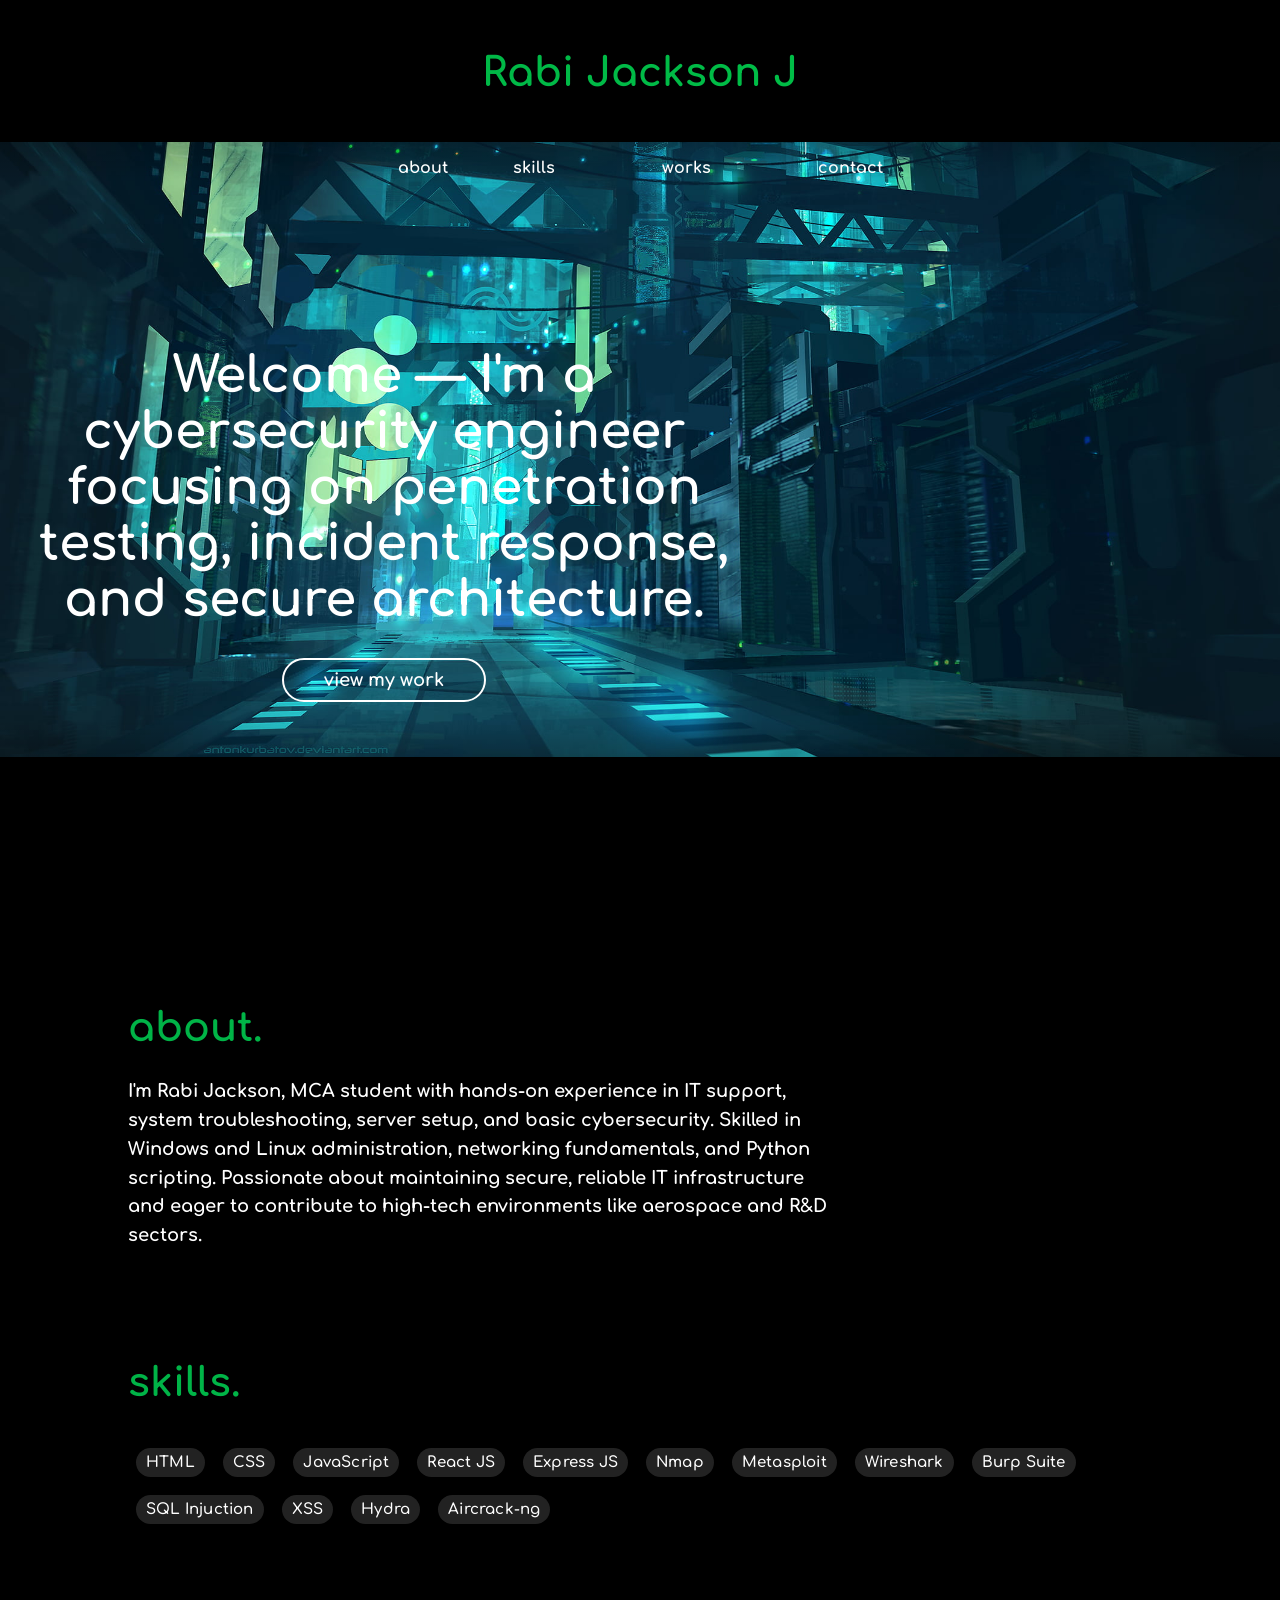
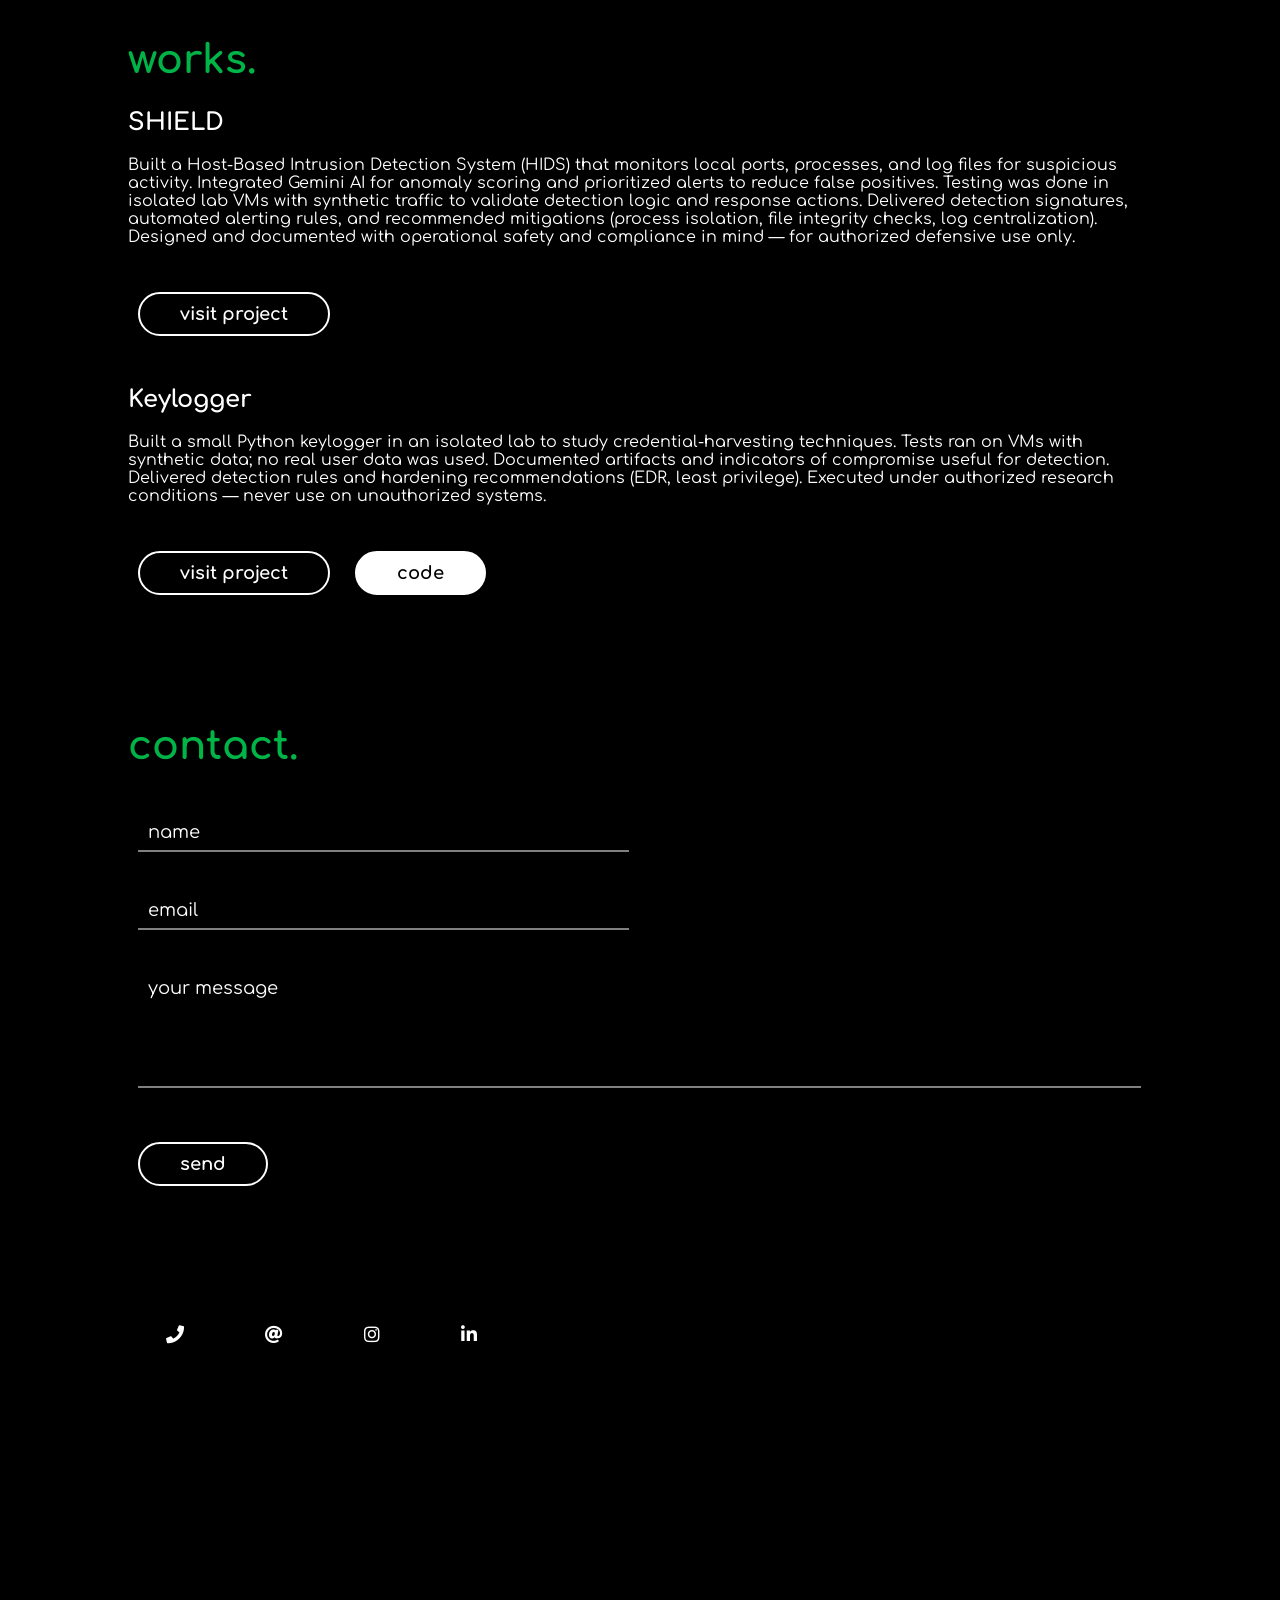
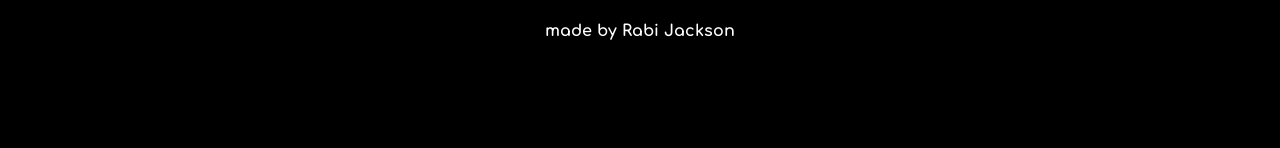
==== index.html @ cb301c72 "FEAT:prototype site design" ====
<!DOCTYPE html>
<html lang="en">
<head>
    <meta charset="UTF-8">
    <meta name="viewport" content="width=device-width, initial-scale=1.0">
    <meta http-equiv="X-UA-Compatible" content="ie=edge">
    <title>Jackson Portfolio</title>
    <link rel="stylesheet" href="https://cdnjs.cloudflare.com/ajax/libs/animate.css/3.7.0/animate.min.css">
    <link href="https://fonts.googleapis.com/css?family=Comfortaa:700" rel="stylesheet">
    <script src="https://code.jquery.com/jquery-3.3.1.min.js" integrity="sha256-FgpCb/KJQlLNfOu91ta32o/NMZxltwRo8QtmkMRdAu8=" crossorigin="anonymous"></script>
    <link rel="stylesheet" href="https://use.fontawesome.com/releases/v5.7.1/css/all.css" integrity="sha384-fnmOCqbTlWIlj8LyTjo7mOUStjsKC4pOpQbqyi7RrhN7udi9RwhKkMHpvLbHG9Sr" crossorigin="anonymous">
    <link rel="stylesheet" href="index.css">
    <!-- skill styles moved to index.css -->
</head>
<body>
    <div id="loading">
        <div id="spinner"></div>
    </div>
    <div id="header" class="animated slideInDown" style="animation-delay:1.8s;">
    <div id="title">Rabi Jackson J</div><br>
    <div id="links">
        <a href="#about">about</a>
        <a href="#skills">skills</a>
        <a href="#work" style="margin:0px 60px;">works</a>
        <a href="#contact">contact</a>
    </div>
    </div>

    <center>
    <div id="middle">
        <div id="tagline" class="animated zoomIn" style="animation-delay:1.8s;">
            Welcome — I'm a cybersecurity engineer focusing on penetration testing, incident response, and secure architecture.<br>
            <button id="view-work" class="btn_one">view my work</button>
        </div>
    </div>
    </center>

    <div id="portfolio">
            <div id="about">
                <h1>about.</h1>
                <p>
                    I'm Rabi Jackson, MCA student with hands-on experience in IT support, system troubleshooting, server setup, and basic
cybersecurity. Skilled in Windows and Linux administration, networking fundamentals, and Python
scripting. Passionate about maintaining secure, reliable IT infrastructure and eager to contribute to
high-tech environments like aerospace and R&D sectors.
                </p>
            </div>
             <div id="skills">
                 <h1>skills.</h1>   
                <!-- cleaned: removed stray + / - diff markers and duplicate lines -->
                <div class="skill-line" aria-label="skills and tools">
                    <button class="skill-btn">HTML</button>
                    <button class="skill-btn">CSS</button>
                    <button class="skill-btn">JavaScript</button>
                    <button class="skill-btn">React JS</button>
                    <button class="skill-btn">Express JS</button>
                    <button class="skill-btn">Nmap</button>
                    <button class="skill-btn">Metasploit</button>
                    <button class="skill-btn">Wireshark</button>
                    <button class="skill-btn">Burp Suite</button>
                    <button class="skill-btn">SQL Injuction</button>
                    <button class="skill-btn">XSS</button>
                    <button class="skill-btn">Hydra</button>
                    <button class="skill-btn">Aircrack-ng</button>
                </div>
             </div>
         
              <div id="work">
                 <h1>works.</h1>

                 <div class="project">
                 <h2>SHIELD</h2>
                 <div>
                     <p>Built a Host-Based Intrusion Detection System (HIDS) that monitors local ports, processes, and log files for suspicious activity.
                     Integrated Gemini AI for anomaly scoring and prioritized alerts to reduce false positives.
                     Testing was done in isolated lab VMs with synthetic traffic to validate detection logic and response actions.
                     Delivered detection signatures, automated alerting rules, and recommended mitigations (process isolation, file integrity checks, log centralization).
                     Designed and documented with operational safety and compliance in mind — for authorized defensive use only.</p>
                 </div>
                 <button class="btn_one">visit project</button>
                </div>

                <div class="project">
                 <h2>Keylogger</h2>
                 <div>
                     <p>Built a small Python keylogger in an isolated lab to study credential-harvesting techniques.
                     Tests ran on VMs with synthetic data; no real user data was used.
                     Documented artifacts and indicators of compromise useful for detection.
                    Delivered detection rules and hardening recommendations (EDR, least privilege).
                     Executed under authorized research conditions — never use on unauthorized systems.</p>
                 </div>
                  <button class="btn_one">visit project</button>
                  <button class="btn_two">code</button>
                </div>

             </div>
         
              <div id="contact">
                 <h1>contact.</h1> 
                 <form id="contact-form">
                     <input id="contact-name" type="text" name="name" placeholder="name" required>
                     <input id="contact-email" type="email" name="email" placeholder="email" required><br>
                     <textarea id="contact-message" name="message" placeholder="your message" required rows="5"></textarea><br>
                     <button type="submit" class="btn_one">send</button>
                 </form> 
                 <div id="details">
                    <!-- clickable phone -->
                    <a class="btn_social" href="tel:9787932750" aria-label="Call 9787932750" title="Call 9787932750">
                        <i class="fas fa-phone"></i>
                    </a>
                    <!-- open user's mail client to send email to your address -->
                    <a class="btn_social" href="mailto:rabijacksonjohn@gmail.com?subject=Portfolio%20Inquiry" aria-label="Email rabijacksonjohn@gmail.com" title="Email">
                        <i class="fas fa-at"></i>
                    </a>
                    <!-- Instagram (update href to your profile) -->
                    <a class="btn_social" href="https://instagram.com/your_handle" target="_blank" rel="noopener" aria-label="Instagram" title="Instagram">
                        <i class="fab fa-instagram"></i>
                    </a>
                    <!-- LinkedIn (update href to your profile) -->
                    <a class="btn_social" href="https://linkedin.com/in/your_profile" target="_blank" rel="noopener" aria-label="LinkedIn" title="LinkedIn">
                        <i class="fab fa-linkedin-in"></i>
                    </a>
                </div>   
             </div>
    </div>
    <div id="footer">
        made by Rabi Jackson <br><br> 
        <!-- <a href="https://imfunniee.github.io">imfunniee</a> -->
    </div>
<script src="index.js" type="text/javascript"></script>
<!-- view-work handler moved to index.js -->
</body>
</html>
---- index.css ----
body,html {
    padding:0px;
    margin:0px;
    font-family: 'Comfortaa', cursive;
    font-weight:bold;
    color:#fff;
    background:rgb(0, 0, 0);
    scroll-behavior: smooth;
}
#loading {
    width: 100vw;
    height: 100vh;
    position: fixed;
    background: #000;
    z-index: 999;
    display: flex;
    justify-content: center;
    flex-direction: column;
    align-items: center;
}
#spinner {
    animation: rotate 0.56s infinite linear;
    width:60px;
    height:60px;
    border:6px solid #fff;
    border-bottom:6px solid #000;
    border-radius:50%;
    margin:0;
}
@keyframes rotate {
    0% {transform: rotate(0deg);}
    100% {transform: rotate(360deg);}
}
#header {
    width:80%;
    padding:4% 10%;
    text-align:center;
    position:absolute;
    transition:0.6s ease-in-out;
}
#header div {
    display:block;
}
#title {
    font-size:40px;
    background-image: linear-gradient(to left, #00ff41 0%, #00b347 100%); /* hacking green */
    -webkit-background-clip:text;
    background-clip:text;
    -webkit-text-fill-color: transparent;
    background-size:500% 500% !important;
    -webkit-animation: Gradient 20s ease infinite;
    -moz-animation: Gradient 20s ease infinite;
    -o-animation: Gradient 20s ease infinite;
    animation: Gradient 20s ease infinite;
    font-family: 'Comfortaa', cursive;
}
#links {
    margin:40px 0px;
    transition:0.6s ease-in-out;
    color:#fff;
}
/* give nav items a semi-transparent black background (50%) and pill styling */
#links a {
    margin:0px 18px; /* slightly reduced horizontal gap to fit background */
    color:inherit;
    text-decoration:none;
    transition:0.18s ease-in-out;
    padding:6px 12px; /* enough space for background */
    border-radius:14px;
    background: transparent; /* removed semi-transparent background */
    border-bottom:2px solid transparent;
    display:inline-block;
}
#links a:hover {
    border-bottom:2px solid #fff;
    background: transparent; /* subtle lightening on hover removed */
}
#middle {
    width:100%;
    height:80vh;
    /* fade to black at both top and bottom (opaque at 0% and 100%, transparent in the middle) */
    background:
        linear-gradient(to bottom,
            rgba(0,0,0,1) 0%,
            rgba(0,0,0,0) 20%,
            rgba(0,0,0,0) 80%,
            rgba(0,0,0,1) 100%
        ),
        url("./assets/bg.jpg") center center fixed;
    background-size:100% auto;
    background-repeat:no-repeat;
    color:white;
    display:flex;
    justify-content:center;
    flex-direction:column;
    transition:1s ease-in-out;
    padding-top:20vh;
}
#tagline {
    font-size:50px;
    width:60%;
}
#portfolio {
    width:80%;
    padding:2% 10%;
}
/* simple about section spacing and text styling */
#about {
    margin:4vh 0px !important;
    padding:2vh 0px !important;
}
#about p {
    font-size:18px;
    line-height:1.6;
    max-width:70%;
    margin:12px 0;
    color: #fff;
}
#portfolio div h1 {
    font-size:40px;
    background-image: linear-gradient(to left, #00ff41 0%, #00b347 100%); /* hacking green */
    -webkit-background-clip:text;
    background-clip:text;
    -webkit-text-fill-color: transparent;
    background-size:500% 500% !important;
    -webkit-animation: Gradient 20s ease infinite;
    -moz-animation: Gradient 20s ease infinite;
    -o-animation: Gradient 20s ease infinite;
    animation: Gradient 20s ease infinite;
    font-family: 'Comfortaa', cursive;
}
#skills {
    margin:4vh 0px !important;
    padding:2vh 0px !important;
}
#skills { padding: 20px 12px; }
#skills .skill-line{
    display:flex;
    gap:18px;
    justify-content:flex-start; /* align buttons to the left */
    align-items:center;
    flex-wrap:wrap;           /* allow buttons to wrap to new lines */
    overflow-x:visible;       /* prevent horizontal scroll */
    padding:16px 8px;
    -webkit-overflow-scrolling:touch;
    width:100%;
}
/* let text length determine width more (smaller padding, no forced uppercase) */
.skill-btn{
    padding:6px 10px;           /* reduced padding so text length matters */
    border-radius:18px;
    border:0;
    cursor:pointer;
    background:#222;
    color:#fff;
    font-weight:600;
    text-transform:none;       /* allow natural casing so width varies */
    box-shadow:0 6px 14px rgba(0,0,0,0.12);
    white-space:nowrap;
    flex: 0 0 auto;
    transition:box-shadow .18s ease;
    font-family: inherit;
    font-size:15px;
    letter-spacing:0.2px;
    display:inline-flex;
    align-items:center;
}
.skill-btn:hover{ box-shadow:0 12px 20px rgba(0,0,0,0.18); }

/* responsive adjustments for skill buttons */
@media (max-width:720px){
    #skills .skill-line{ gap:12px; padding:12px; }
    .skill-btn{ padding:8px 10px; font-size:14px; }
}
@media (max-width:520px){
    .skill-btn{ padding:8px 12px; font-size:13px; }
}
#work {
    margin:4vh 0px !important;
    padding:2vh 0px !important;
}
#contact {
    margin:4vh 0px !important;
    padding:2vh 0px !important;
}
#contact form {
    width:100%;
}
#contact form input {
    width:46%;
    margin:20px 1%;
    background:transparent;
    border:0px;
    border-bottom:2px solid rgba(255,255,255,0.5);
    padding:8px 10px;
    font-family: 'Comfortaa', cursive;
    font-size:18px;
    transition:0.4s ease-in-out;
    color:#fff;
}
#contact form textarea {
    width:96%;
    margin:20px 1%;
    padding:8px 10px;
    border:0px;
    border-bottom:2px solid rgba(255,255,255,0.5);
    padding:8px 10px;
    font-family: 'Comfortaa', cursive;
    font-size:18px;
    background:transparent;
    resize:none;
    transition:0.4s ease-in-out;
    color:#fff;
}
#contact form input:focus {
    outline:none;
    border-bottom:2px solid rgba(255,255,255,1);
}
#contact form textarea:focus {
    outline:none;
    border-bottom:2px solid rgba(255,255,255,1);
}
::placeholder {
    color:#fff;
}
.btn_one {
    color:white;
    padding:10px 40px;
    border-radius:50px;
    border:2px solid #fff;
    font-size:18px;
    font-family: 'Comfortaa', cursive;
    font-weight:bold;
    background:transparent;
    transition:0.4s ease-in-out;
    margin:30px 10px;
}
.btn_one:hover {
    background:white;
    cursor:pointer;
    color:#000;
}
.project div {
    font-weight:normal;
}
.btn_two {
    color:#000;
    padding:10px 40px;
    border-radius:50px;
    border:2px solid #fff;
    font-size:18px;
    font-family: 'Comfortaa', cursive;
    font-weight:bold;
    background:#fff;
    transition:0.4s ease-in-out;
    margin:30px 10px;
}
.btn_two:hover {
    background:transparent;
    cursor:pointer;
    color:#fff;
}
#details {
    margin:6vh 0px;
}
/* hide any stray text nodes (e.g. accidental underscore) inside the link
   while keeping the icon visible by setting icon font-size explicitly */
.btn_social {
    font-size: 0;            /* hide any plain-text characters inside the anchor */
    color: #fff;
    margin: 40px 20px;
    padding: 15px 18px;
    border-radius: 50%;
    background: #000;
    transition: 0.4s ease-in-out;
    text-decoration: none;   /* ensure no underline */
    line-height: 1;
    display: inline-flex;
    align-items: center;
    justify-content: center;
}
.btn_social i {
    font-size: 18px;         /* restore icon size */
    font-size: 1.125rem;     /* fallback in rem */
    line-height: 1;
}
.btn_social:hover {
    color: #000;
    background: #fff;
    cursor: pointer;
}
@media (max-width: 900px){
    #header {
        width:94%;
        padding:15% 3%;
    }
    #title {
        font-size:30px;
    }
    #links {
        margin:30px 0px;
    }
    #links a {
        margin:0px;
    }
    #middle {
        width:100%;
        border-radius:0px;
        height:80vh;
        background-size:cover;
    }
    #tagline {
        width:90%;
        font-size:30px;
    }
    .btn_one {
        font-size:14px;
        padding:8px 20px;
    }
    .btn_two {
        font-size:14px;
        padding:8px 20px;
    }
    #contact form input {
        width:92%;
    }
    #contact form textarea {
        width:92%;
    }
    .btn_social {
        font-size:14px;
        margin:10px;
        padding:10px 11px;
    }
}
#footer {
    width:100%;
    padding:10vh 0px;
    text-align:center;
    font-weight:bold;
}
#footer a {
    font-size:18px;
    background-image: linear-gradient(to left, #00ff41 0%, #00b347 100%); /* hacking green */
    -webkit-background-clip:text;
    background-clip:text;
    -webkit-text-fill-color: transparent;
    background-size:500% 500% !important;
    -webkit-animation: Gradient 20s ease infinite;
    -moz-animation: Gradient 20s ease infinite;
    -o-animation: Gradient 20s ease infinite;
    animation: Gradient 20s ease infinite;
    font-family: 'Comfortaa', cursive;
    text-decoration:none;
}
button:focus {
    outline:none;
}
::-webkit-scrollbar {
    width:5px;
    height:5px;
}
/* make the track dark/transparent so no white box appears in the corner */
::-webkit-scrollbar-track {
    background: transparent;
}
::-webkit-scrollbar-thumb {
    background: #000; 
}
::-webkit-scrollbar-thumb:hover {
    background: #555; 
}
/* remove the white corner where vertical/horizontal scrollbars meet */
::-webkit-scrollbar-corner {
    background: transparent;
}
@-webkit-keyframes Gradient {
0% {background-position: 0% 50%}
50% {background-position: 100% 50%}
100% {background-position: 0% 50%}
}
@-moz-keyframes Gradient {
0% {background-position: 0% 50%}
50% {background-position: 100% 50%}
100% {background-position: 0% 50%}
}
@keyframes Gradient {
0% {background-position: 0% 50%}
50% {background-position: 100% 50%}
100% {background-position: 0% 50%}
}
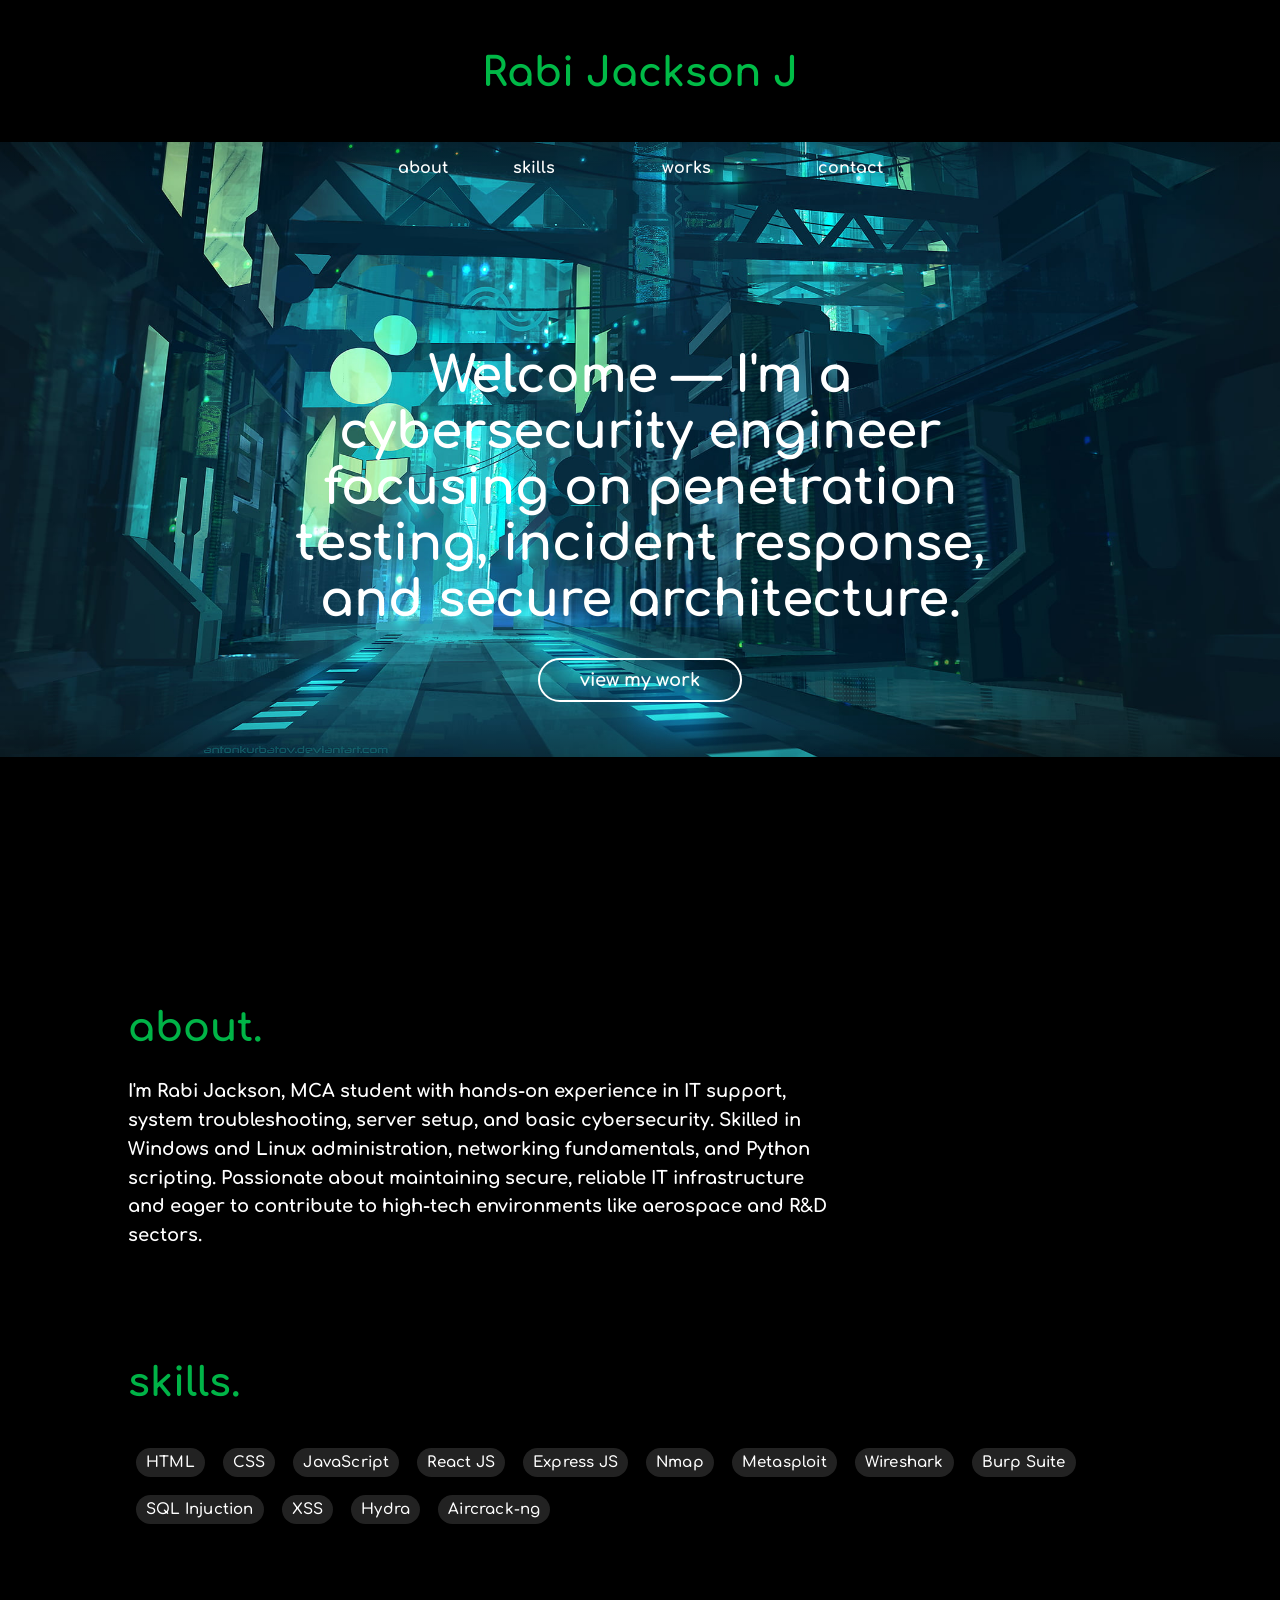
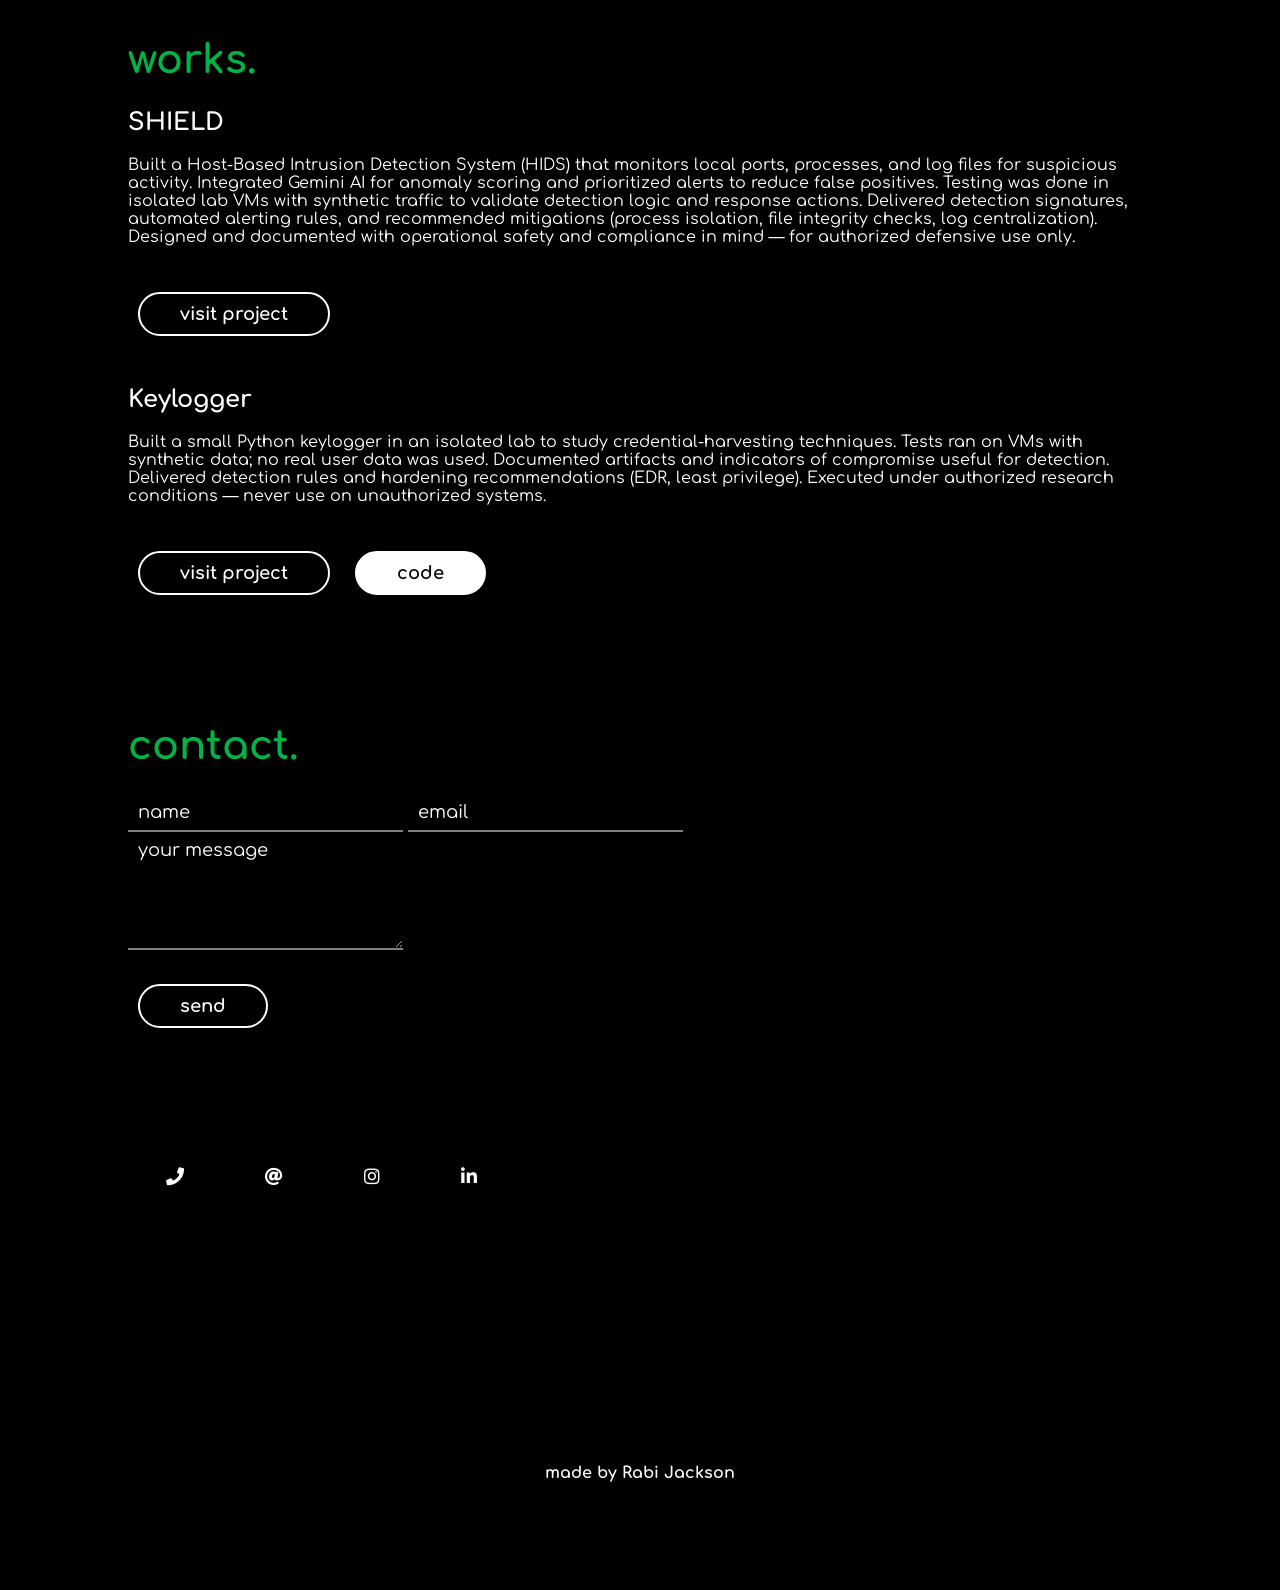
==== commit fa0f0885: "DESIGN_ERR: change the mobile view" ====
--- a/index.html
+++ b/index.html
@@ -18,6 +18,10 @@
     </div>
     <div id="header" class="animated slideInDown" style="animation-delay:1.8s;">
     <div id="title">Rabi Jackson J</div><br>
+    <!-- mobile hamburger toggle -->
+    <button id="nav-toggle" class="hamburger" aria-label="Toggle navigation" aria-expanded="false" aria-controls="links" type="button">
+        <span class="hamburger-box"><span class="hamburger-inner"></span></span>
+    </button>
     <div id="links">
         <a href="#about">about</a>
         <a href="#skills">skills</a>
--- a/index.css
+++ b/index.css
@@ -12,7 +12,7 @@
     height: 100vh;
     position: fixed;
     background: #000;
-    z-index: 999;
+    z-index: 10050;
     display: flex;
     justify-content: center;
     flex-direction: column;
@@ -37,13 +37,12 @@
     text-align:center;
     position:absolute;
     transition:0.6s ease-in-out;
-}
-#header div {
-    display:block;
-}
+    z-index: 10010;
+}
+#header div { display:block; }
 #title {
     font-size:40px;
-    background-image: linear-gradient(to left, #00ff41 0%, #00b347 100%); /* hacking green */
+    background-image: linear-gradient(to left, #00ff41 0%, #00b347 100%);
     -webkit-background-clip:text;
     background-clip:text;
     -webkit-text-fill-color: transparent;
@@ -58,27 +57,28 @@
     margin:40px 0px;
     transition:0.6s ease-in-out;
     color:#fff;
-}
-/* give nav items a semi-transparent black background (50%) and pill styling */
+    display: flex;
+    align-items: center;
+    justify-content: center;
+}
 #links a {
-    margin:0px 18px; /* slightly reduced horizontal gap to fit background */
+    margin:0px 18px;
     color:inherit;
     text-decoration:none;
     transition:0.18s ease-in-out;
-    padding:6px 12px; /* enough space for background */
+    padding:6px 12px;
     border-radius:14px;
-    background: transparent; /* removed semi-transparent background */
+    background: transparent;
     border-bottom:2px solid transparent;
     display:inline-block;
 }
 #links a:hover {
     border-bottom:2px solid #fff;
-    background: transparent; /* subtle lightening on hover removed */
+    background: transparent;
 }
 #middle {
     width:100%;
     height:80vh;
-    /* fade to black at both top and bottom (opaque at 0% and 100%, transparent in the middle) */
     background:
         linear-gradient(to bottom,
             rgba(0,0,0,1) 0%,
@@ -87,11 +87,12 @@
             rgba(0,0,0,1) 100%
         ),
         url("./assets/bg.jpg") center center fixed;
-    background-size:100% auto;
+    background-size: cover;
     background-repeat:no-repeat;
     color:white;
     display:flex;
     justify-content:center;
+    align-items: center;
     flex-direction:column;
     transition:1s ease-in-out;
     padding-top:20vh;
@@ -99,16 +100,11 @@
 #tagline {
     font-size:50px;
     width:60%;
-}
-#portfolio {
-    width:80%;
-    padding:2% 10%;
-}
-/* simple about section spacing and text styling */
-#about {
-    margin:4vh 0px !important;
-    padding:2vh 0px !important;
-}
+    margin: 0 auto;
+    text-align: center;
+}
+#portfolio { width:80%; padding:2% 10%; }
+#about { margin:4vh 0px !important; padding:2vh 0px !important; }
 #about p {
     font-size:18px;
     line-height:1.6;
@@ -118,7 +114,7 @@
 }
 #portfolio div h1 {
     font-size:40px;
-    background-image: linear-gradient(to left, #00ff41 0%, #00b347 100%); /* hacking green */
+    background-image: linear-gradient(to left, #00ff41 0%, #00b347 100%);
     -webkit-background-clip:text;
     background-clip:text;
     -webkit-text-fill-color: transparent;
@@ -129,32 +125,28 @@
     animation: Gradient 20s ease infinite;
     font-family: 'Comfortaa', cursive;
 }
-#skills {
-    margin:4vh 0px !important;
-    padding:2vh 0px !important;
-}
+#skills { margin:4vh 0px !important; padding:2vh 0px !important; }
 #skills { padding: 20px 12px; }
 #skills .skill-line{
     display:flex;
     gap:18px;
-    justify-content:flex-start; /* align buttons to the left */
+    justify-content:flex-start;
     align-items:center;
-    flex-wrap:wrap;           /* allow buttons to wrap to new lines */
-    overflow-x:visible;       /* prevent horizontal scroll */
+    flex-wrap:wrap;
+    overflow-x:visible;
     padding:16px 8px;
     -webkit-overflow-scrolling:touch;
     width:100%;
 }
-/* let text length determine width more (smaller padding, no forced uppercase) */
 .skill-btn{
-    padding:6px 10px;           /* reduced padding so text length matters */
+    padding:6px 10px;
     border-radius:18px;
     border:0;
     cursor:pointer;
     background:#222;
     color:#fff;
     font-weight:600;
-    text-transform:none;       /* allow natural casing so width varies */
+    text-transform:none;
     box-shadow:0 6px 14px rgba(0,0,0,0.12);
     white-space:nowrap;
     flex: 0 0 auto;
@@ -166,8 +158,6 @@
     align-items:center;
 }
 .skill-btn:hover{ box-shadow:0 12px 20px rgba(0,0,0,0.18); }
-
-/* responsive adjustments for skill buttons */
 @media (max-width:720px){
     #skills .skill-line{ gap:12px; padding:12px; }
     .skill-btn{ padding:8px 10px; font-size:14px; }
@@ -175,22 +165,12 @@
 @media (max-width:520px){
     .skill-btn{ padding:8px 12px; font-size:13px; }
 }
-#work {
-    margin:4vh 0px !important;
-    padding:2vh 0px !important;
-}
-#contact {
-    margin:4vh 0px !important;
-    padding:2vh 0px !important;
-}
-#contact form {
-    width:100%;
-}
-#contact form input {
-    width:46%;
-    margin:20px 1%;
+#work { margin:4vh 0px !important; padding:2vh 0px !important; }
+#contact { margin:4vh 0px !important; padding:2vh 0px !important; }
+#contact form { width:100%; }
+#contact form input, #contact form textarea {
     background:transparent;
-    border:0px;
+    border:0;
     border-bottom:2px solid rgba(255,255,255,0.5);
     padding:8px 10px;
     font-family: 'Comfortaa', cursive;
@@ -198,31 +178,11 @@
     transition:0.4s ease-in-out;
     color:#fff;
 }
-#contact form textarea {
-    width:96%;
-    margin:20px 1%;
-    padding:8px 10px;
-    border:0px;
-    border-bottom:2px solid rgba(255,255,255,0.5);
-    padding:8px 10px;
-    font-family: 'Comfortaa', cursive;
-    font-size:18px;
-    background:transparent;
-    resize:none;
-    transition:0.4s ease-in-out;
-    color:#fff;
-}
-#contact form input:focus {
+#contact form input:focus, #contact form textarea:focus {
     outline:none;
     border-bottom:2px solid rgba(255,255,255,1);
 }
-#contact form textarea:focus {
-    outline:none;
-    border-bottom:2px solid rgba(255,255,255,1);
-}
-::placeholder {
-    color:#fff;
-}
+::placeholder { color:#fff; }
 .btn_one {
     color:white;
     padding:10px 40px;
@@ -240,9 +200,7 @@
     cursor:pointer;
     color:#000;
 }
-.project div {
-    font-weight:normal;
-}
+.project div { font-weight:normal; }
 .btn_two {
     color:#000;
     padding:10px 40px;
@@ -255,84 +213,96 @@
     transition:0.4s ease-in-out;
     margin:30px 10px;
 }
-.btn_two:hover {
-    background:transparent;
-    cursor:pointer;
-    color:#fff;
-}
-#details {
-    margin:6vh 0px;
-}
-/* hide any stray text nodes (e.g. accidental underscore) inside the link
-   while keeping the icon visible by setting icon font-size explicitly */
+.btn_two:hover { background:transparent; cursor:pointer; color:#fff; }
+#details { margin:6vh 0px; }
 .btn_social {
-    font-size: 0;            /* hide any plain-text characters inside the anchor */
+    font-size: 0;
     color: #fff;
     margin: 40px 20px;
     padding: 15px 18px;
     border-radius: 50%;
     background: #000;
     transition: 0.4s ease-in-out;
-    text-decoration: none;   /* ensure no underline */
+    text-decoration: none;
     line-height: 1;
     display: inline-flex;
     align-items: center;
     justify-content: center;
 }
 .btn_social i {
-    font-size: 18px;         /* restore icon size */
-    font-size: 1.125rem;     /* fallback in rem */
+    font-size: 18px;
+    font-size: 1.125rem;
     line-height: 1;
 }
-.btn_social:hover {
-    color: #000;
-    background: #fff;
-    cursor: pointer;
-}
+.btn_social:hover { color: #000; background: #fff; cursor: pointer; }
+.hamburger{
+    display:none;
+    background:transparent;
+    border:0;
+    cursor:pointer;
+    padding:6px;
+    position:relative;
+    z-index:10011;
+}
+.hamburger-box { display:inline-block; width:28px; height:20px; position:relative; }
+.hamburger-inner, .hamburger-inner::before, .hamburger-inner::after {
+    display:block;
+    background:#fff;
+    height:2px;
+    border-radius:2px;
+    position:absolute;
+    left:0;
+    width:100%;
+    transition: transform .25s ease, opacity .2s ease;
+}
+.hamburger-inner { top:50%; transform:translateY(-50%); }
+.hamburger-inner::before { content:""; top:-8px; }
+.hamburger-inner::after  { content:""; top:8px; }
+.hamburger.open .hamburger-inner { background:transparent; }
+.hamburger.open .hamburger-inner::before { transform: translateY(8px) rotate(45deg); }
+.hamburger.open .hamburger-inner::after { transform: translateY(-8px) rotate(-45deg); }
+
+/* MOBILE MENU FIXED */
 @media (max-width: 900px){
-    #header {
-        width:94%;
-        padding:15% 3%;
+    #links { display: none !important; }
+    .hamburger { display:inline-block; position:absolute; right:18px; top:18px; }
+    #links {
+        position: fixed;
+        top: 0;
+        left: 0;
+        right: 0;
+        min-height: 60vh; /* taller than content */
+        display: none !important;
+        background: rgba(0,0,0,0.85);
+        padding-top: 64px;
+        padding-bottom: 60px; /* extra space below last link */
+        border-radius: 0;
+        flex-direction: column;
+        align-items: center;
+        justify-content: flex-start;
+        gap: 18px;
+        z-index: 10000;
+        box-shadow: 0 10px 30px rgba(0,0,0,0.4);
+        overflow-y: auto;
     }
-    #title {
-        font-size:30px;
-    }
-    #links {
-        margin:30px 0px;
-    }
-    #links a {
-        margin:0px;
-    }
-    #middle {
-        width:100%;
-        border-radius:0px;
-        height:80vh;
-        background-size:cover;
-    }
-    #tagline {
-        width:90%;
-        font-size:30px;
-    }
-    .btn_one {
-        font-size:14px;
-        padding:8px 20px;
-    }
-    .btn_two {
-        font-size:14px;
-        padding:8px 20px;
-    }
-    #contact form input {
-        width:92%;
-    }
-    #contact form textarea {
-        width:92%;
-    }
-    .btn_social {
-        font-size:14px;
-        margin:10px;
-        padding:10px 11px;
-    }
-}
+    #links.open { display:flex !important; }
+    .hamburger.open { position: fixed; top: 12px; right: 12px; z-index: 10011; }
+    #links a { display:block; margin:8px 0; padding:8px 12px; width:100%; text-align:center; opacity:0; transform: translateY(8px); transition: transform .28s ease, opacity .28s ease; z-index: 1060; }
+    #links a.show { opacity: 1; transform: translateY(0); }
+    #links { z-index: 9999; }
+    #header { padding:10% 3%; }
+    #header { width:94%; padding:15% 3%; }
+    #title { font-size:30px; }
+    #links { margin:30px 0px; }
+    #links a { margin:0px; }
+    #middle { width:100%; border-radius:0px; height:80vh; background-size:cover; }
+    #tagline { width:90%; font-size:30px; }
+    .btn_one, .btn_two { font-size:14px; padding:8px 20px; }
+    #contact form input, #contact form textarea { width:92%; }
+    .btn_social { font-size:14px; margin:10px; padding:10px 11px; }
+}
+body.nav-open { overflow: hidden; }
+
 #footer {
     width:100%;
     padding:10vh 0px;
@@ -341,7 +311,7 @@
 }
 #footer a {
     font-size:18px;
-    background-image: linear-gradient(to left, #00ff41 0%, #00b347 100%); /* hacking green */
+    background-image: linear-gradient(to left, #00ff41 0%, #00b347 100%);
     -webkit-background-clip:text;
     background-clip:text;
     -webkit-text-fill-color: transparent;
@@ -353,39 +323,12 @@
     font-family: 'Comfortaa', cursive;
     text-decoration:none;
 }
-button:focus {
-    outline:none;
-}
-::-webkit-scrollbar {
-    width:5px;
-    height:5px;
-}
-/* make the track dark/transparent so no white box appears in the corner */
-::-webkit-scrollbar-track {
-    background: transparent;
-}
-::-webkit-scrollbar-thumb {
-    background: #000; 
-}
-::-webkit-scrollbar-thumb:hover {
-    background: #555; 
-}
-/* remove the white corner where vertical/horizontal scrollbars meet */
-::-webkit-scrollbar-corner {
-    background: transparent;
-}
-@-webkit-keyframes Gradient {
-0% {background-position: 0% 50%}
-50% {background-position: 100% 50%}
-100% {background-position: 0% 50%}
-}
-@-moz-keyframes Gradient {
-0% {background-position: 0% 50%}
-50% {background-position: 100% 50%}
-100% {background-position: 0% 50%}
-}
-@keyframes Gradient {
-0% {background-position: 0% 50%}
-50% {background-position: 100% 50%}
-100% {background-position: 0% 50%}
-}+button:focus { outline:none; }
+::-webkit-scrollbar { width:5px; height:5px; }
+::-webkit-scrollbar-track { background: transparent; }
+::-webkit-scrollbar-thumb { background: #000; }
+::-webkit-scrollbar-thumb:hover { background: #555; }
+::-webkit-scrollbar-corner { background: transparent; }
+@-webkit-keyframes Gradient {0% {background-position: 0% 50%} 50% {background-position: 100% 50%} 100% {background-position: 0% 50%}}
+@-moz-keyframes Gradient {0% {background-position: 0% 50%} 50% {background-position: 100% 50%} 100% {background-position: 0% 50%}}
+@keyframes Gradient {0% {background-position: 0% 50%} 50% {background-position: 100% 50%} 100% {background-position: 0% 50%}}
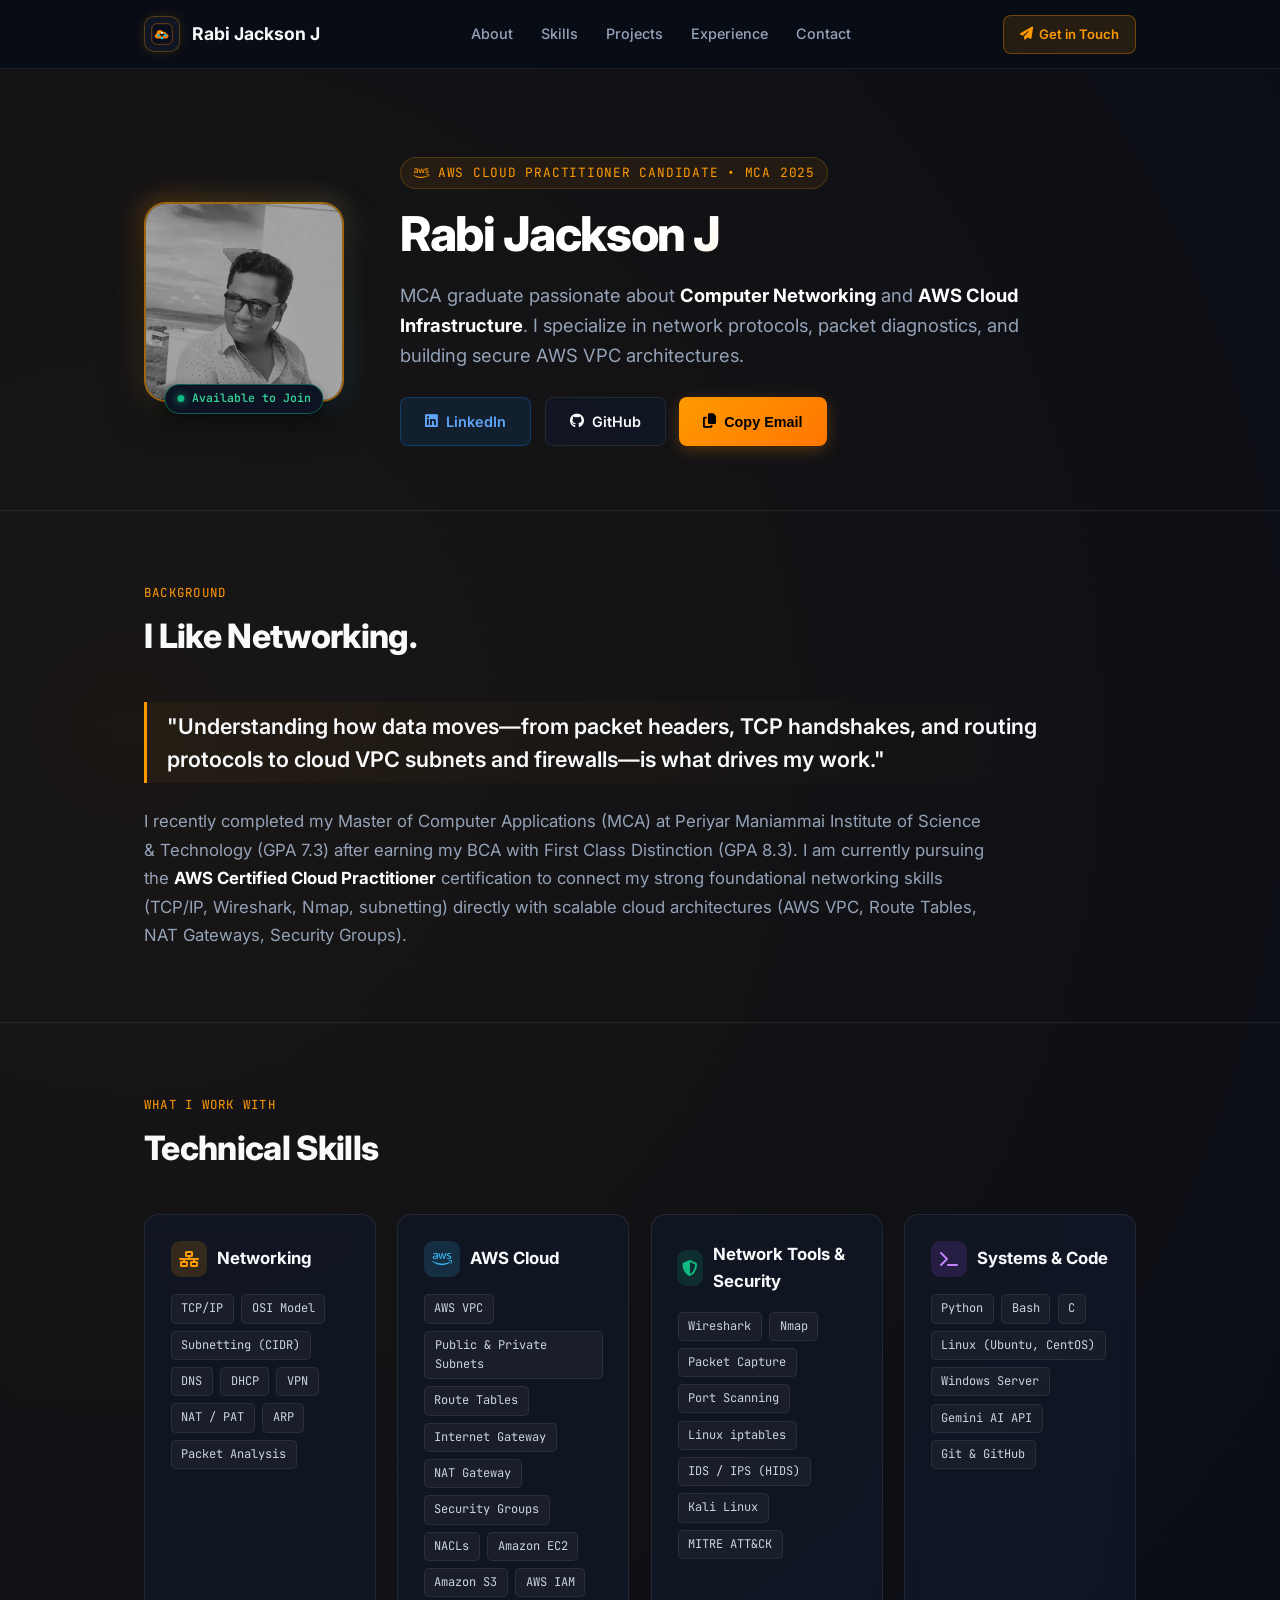
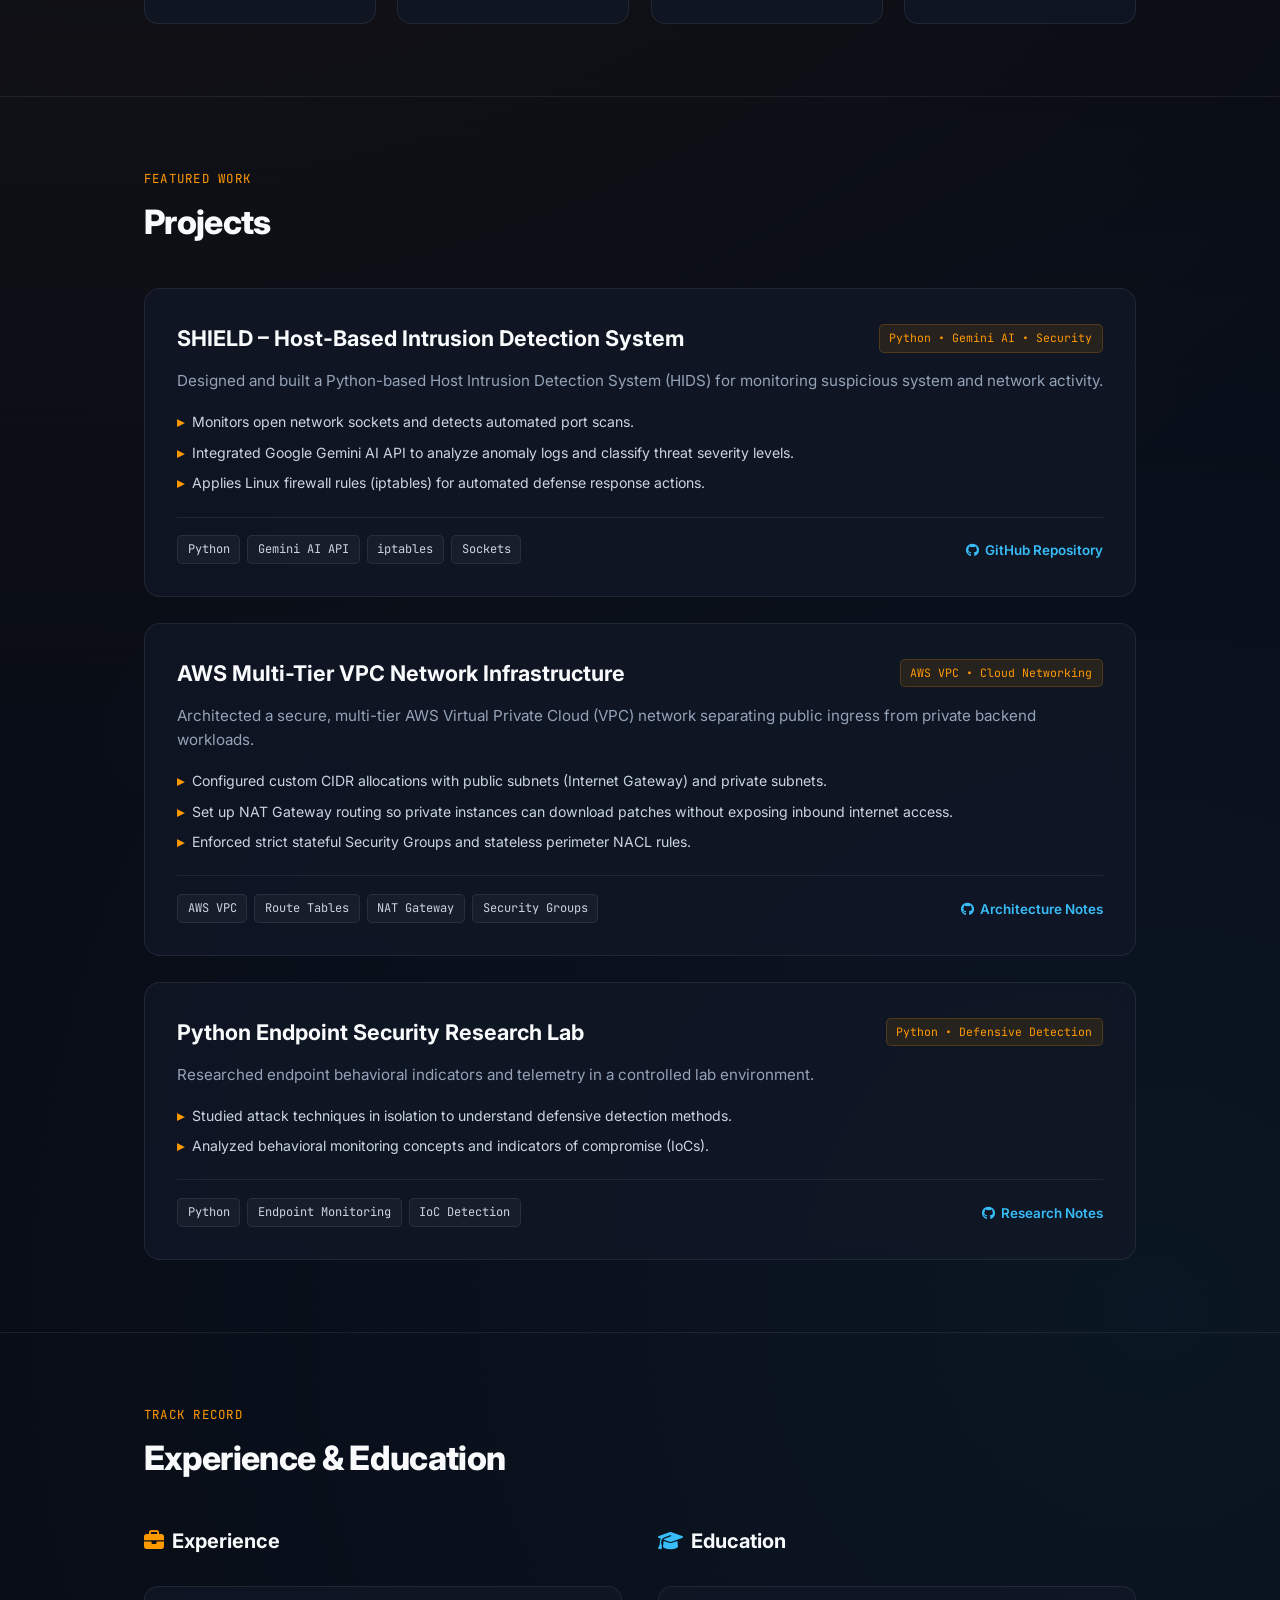
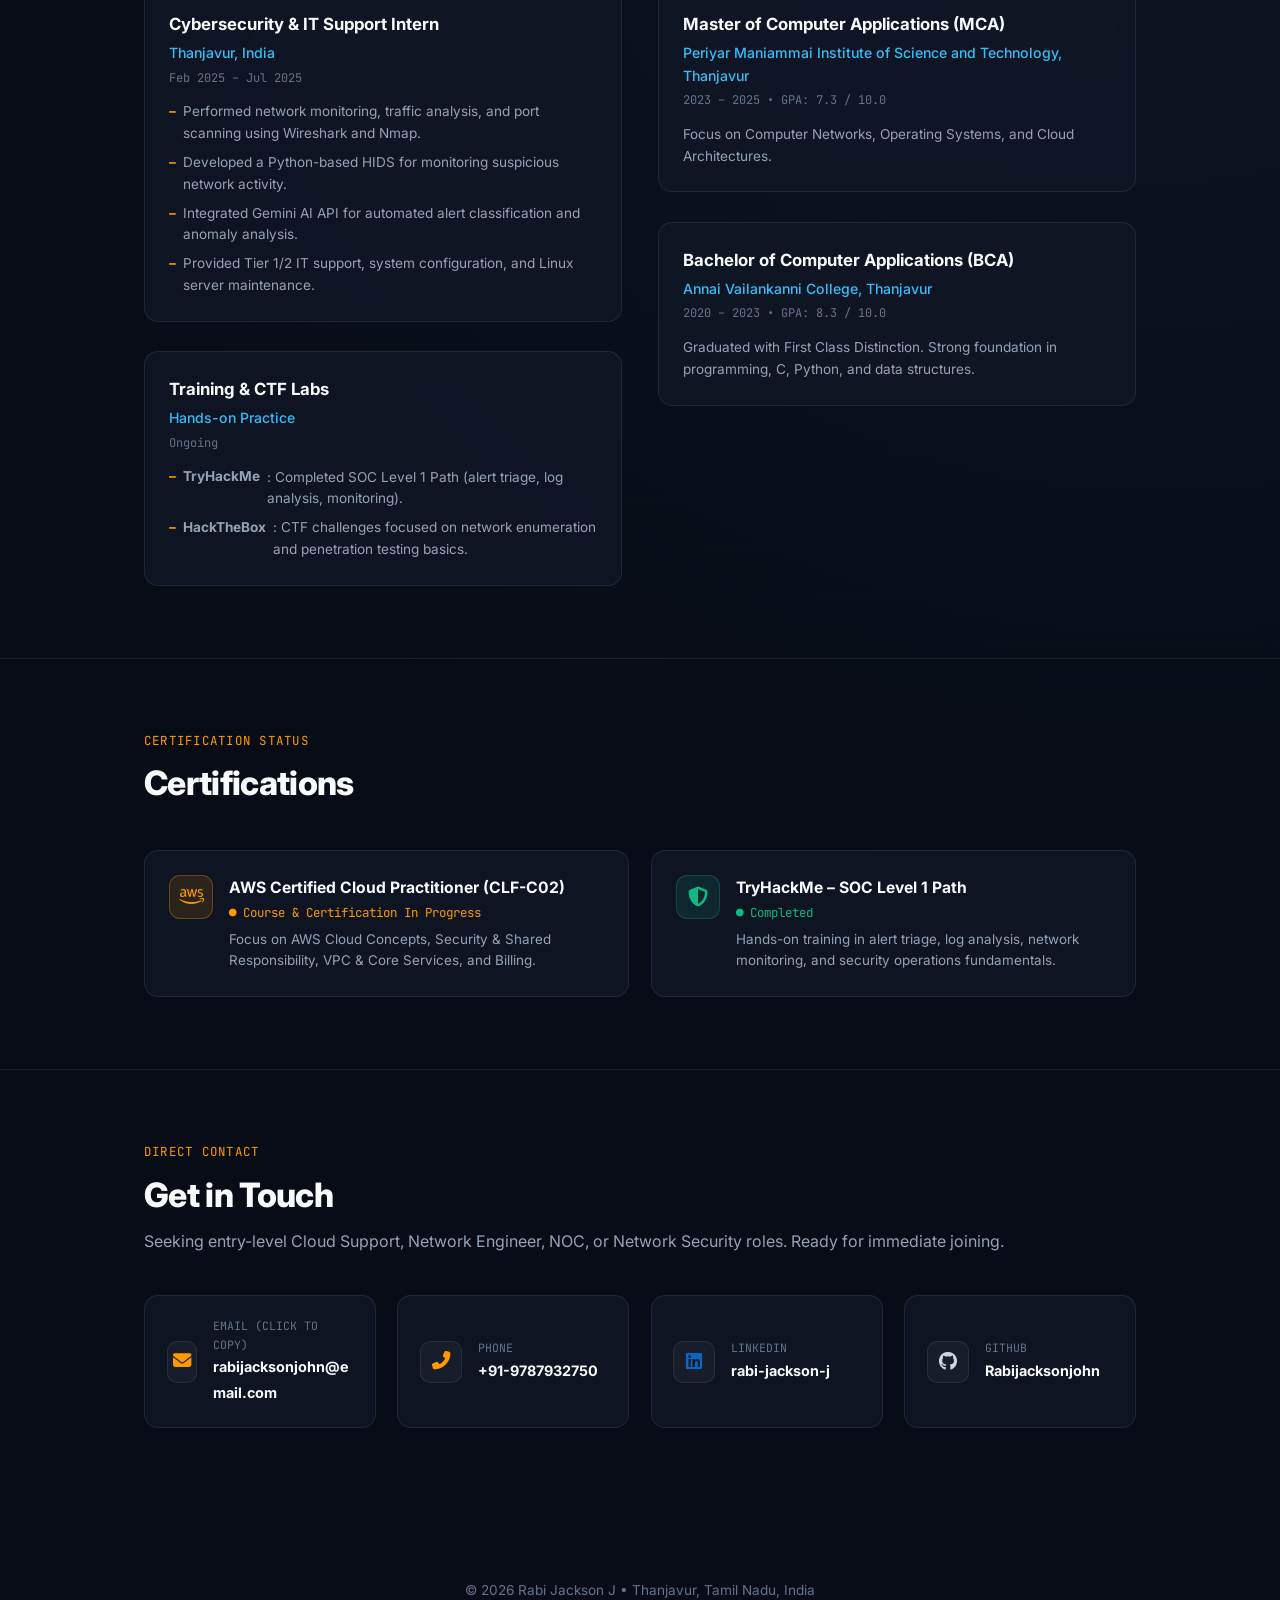
==== commit 311f71cc: "New_site" ====
--- a/index.html
+++ b/index.html
@@ -1,137 +1,476 @@
-<!DOCTYPE html>
-<html lang="en">
-<head>
-    <meta charset="UTF-8">
-    <meta name="viewport" content="width=device-width, initial-scale=1.0">
-    <meta http-equiv="X-UA-Compatible" content="ie=edge">
-    <title>Jackson Portfolio</title>
-    <link rel="stylesheet" href="https://cdnjs.cloudflare.com/ajax/libs/animate.css/3.7.0/animate.min.css">
-    <link href="https://fonts.googleapis.com/css?family=Comfortaa:700" rel="stylesheet">
-    <script src="https://code.jquery.com/jquery-3.3.1.min.js" integrity="sha256-FgpCb/KJQlLNfOu91ta32o/NMZxltwRo8QtmkMRdAu8=" crossorigin="anonymous"></script>
-    <link rel="stylesheet" href="https://use.fontawesome.com/releases/v5.7.1/css/all.css" integrity="sha384-fnmOCqbTlWIlj8LyTjo7mOUStjsKC4pOpQbqyi7RrhN7udi9RwhKkMHpvLbHG9Sr" crossorigin="anonymous">
-    <link rel="stylesheet" href="index.css">
-    <!-- skill styles moved to index.css -->
-</head>
-<body>
-    <div id="loading">
-        <div id="spinner"></div>
-    </div>
-    <div id="header" class="animated slideInDown" style="animation-delay:1.8s;">
-    <div id="title">Rabi Jackson J</div><br>
-    <!-- mobile hamburger toggle -->
-    <button id="nav-toggle" class="hamburger" aria-label="Toggle navigation" aria-expanded="false" aria-controls="links" type="button">
-        <span class="hamburger-box"><span class="hamburger-inner"></span></span>
-    </button>
-    <div id="links">
-        <a href="#about">about</a>
-        <a href="#skills">skills</a>
-        <a href="#work" style="margin:0px 60px;">works</a>
-        <a href="#contact">contact</a>
-    </div>
-    </div>
-
-    <center>
-    <div id="middle">
-        <div id="tagline" class="animated zoomIn" style="animation-delay:1.8s;">
-            Welcome — I'm a cybersecurity engineer focusing on penetration testing, incident response, and secure architecture.<br>
-            <button id="view-work" class="btn_one">view my work</button>
-        </div>
-    </div>
-    </center>
-
-    <div id="portfolio">
-            <div id="about">
-                <h1>about.</h1>
-                <p>
-                    I'm Rabi Jackson, MCA student with hands-on experience in IT support, system troubleshooting, server setup, and basic
-cybersecurity. Skilled in Windows and Linux administration, networking fundamentals, and Python
-scripting. Passionate about maintaining secure, reliable IT infrastructure and eager to contribute to
-high-tech environments like aerospace and R&D sectors.
-                </p>
-            </div>
-             <div id="skills">
-                 <h1>skills.</h1>   
-                <!-- cleaned: removed stray + / - diff markers and duplicate lines -->
-                <div class="skill-line" aria-label="skills and tools">
-                    <button class="skill-btn">HTML</button>
-                    <button class="skill-btn">CSS</button>
-                    <button class="skill-btn">JavaScript</button>
-                    <button class="skill-btn">React JS</button>
-                    <button class="skill-btn">Express JS</button>
-                    <button class="skill-btn">Nmap</button>
-                    <button class="skill-btn">Metasploit</button>
-                    <button class="skill-btn">Wireshark</button>
-                    <button class="skill-btn">Burp Suite</button>
-                    <button class="skill-btn">SQL Injuction</button>
-                    <button class="skill-btn">XSS</button>
-                    <button class="skill-btn">Hydra</button>
-                    <button class="skill-btn">Aircrack-ng</button>
-                </div>
-             </div>
-         
-              <div id="work">
-                 <h1>works.</h1>
-
-                 <div class="project">
-                 <h2>SHIELD</h2>
-                 <div>
-                     <p>Built a Host-Based Intrusion Detection System (HIDS) that monitors local ports, processes, and log files for suspicious activity.
-                     Integrated Gemini AI for anomaly scoring and prioritized alerts to reduce false positives.
-                     Testing was done in isolated lab VMs with synthetic traffic to validate detection logic and response actions.
-                     Delivered detection signatures, automated alerting rules, and recommended mitigations (process isolation, file integrity checks, log centralization).
-                     Designed and documented with operational safety and compliance in mind — for authorized defensive use only.</p>
-                 </div>
-                 <button class="btn_one">visit project</button>
-                </div>
-
-                <div class="project">
-                 <h2>Keylogger</h2>
-                 <div>
-                     <p>Built a small Python keylogger in an isolated lab to study credential-harvesting techniques.
-                     Tests ran on VMs with synthetic data; no real user data was used.
-                     Documented artifacts and indicators of compromise useful for detection.
-                    Delivered detection rules and hardening recommendations (EDR, least privilege).
-                     Executed under authorized research conditions — never use on unauthorized systems.</p>
-                 </div>
-                  <button class="btn_one">visit project</button>
-                  <button class="btn_two">code</button>
-                </div>
-
-             </div>
-         
-              <div id="contact">
-                 <h1>contact.</h1> 
-                 <form id="contact-form">
-                     <input id="contact-name" type="text" name="name" placeholder="name" required>
-                     <input id="contact-email" type="email" name="email" placeholder="email" required><br>
-                     <textarea id="contact-message" name="message" placeholder="your message" required rows="5"></textarea><br>
-                     <button type="submit" class="btn_one">send</button>
-                 </form> 
-                 <div id="details">
-                    <!-- clickable phone -->
-                    <a class="btn_social" href="tel:9787932750" aria-label="Call 9787932750" title="Call 9787932750">
-                        <i class="fas fa-phone"></i>
-                    </a>
-                    <!-- open user's mail client to send email to your address -->
-                    <a class="btn_social" href="mailto:rabijacksonjohn@gmail.com?subject=Portfolio%20Inquiry" aria-label="Email rabijacksonjohn@gmail.com" title="Email">
-                        <i class="fas fa-at"></i>
-                    </a>
-                    <!-- Instagram (update href to your profile) -->
-                    <a class="btn_social" href="https://instagram.com/your_handle" target="_blank" rel="noopener" aria-label="Instagram" title="Instagram">
-                        <i class="fab fa-instagram"></i>
-                    </a>
-                    <!-- LinkedIn (update href to your profile) -->
-                    <a class="btn_social" href="https://linkedin.com/in/your_profile" target="_blank" rel="noopener" aria-label="LinkedIn" title="LinkedIn">
-                        <i class="fab fa-linkedin-in"></i>
-                    </a>
-                </div>   
-             </div>
-    </div>
-    <div id="footer">
-        made by Rabi Jackson <br><br> 
-        <!-- <a href="https://imfunniee.github.io">imfunniee</a> -->
-    </div>
-<script src="index.js" type="text/javascript"></script>
-<!-- view-work handler moved to index.js -->
-</body>
-</html>+<!DOCTYPE html>
+<html lang="en">
+<head>
+  <meta charset="UTF-8">
+  <meta name="viewport" content="width=device-width, initial-scale=1.0">
+  <title>Rabi Jackson J | Cloud & Networking</title>
+  <meta name="description" content="Portfolio of Rabi Jackson J - MCA Graduate, AWS Cloud Practitioner Candidate, and Computer Networking Enthusiast.">
+  <meta name="author" content="Rabi Jackson J">
+
+  <!-- Browser Tab Favicon / Logo -->
+  <link rel="icon" type="image/svg+xml" href="favicon.svg">
+  <link rel="alternate icon" type="image/png" href="profile.png">
+  <link rel="apple-touch-icon" href="profile.png">
+  <meta name="theme-color" content="#090D16">
+
+  <!-- Fonts & Icons -->
+  <link rel="preconnect" href="https://fonts.googleapis.com">
+  <link rel="preconnect" href="https://fonts.gstatic.com" crossorigin>
+  <link href="https://fonts.googleapis.com/css2?family=Inter:wght@400;500;600;700;800&family=JetBrains+Mono:wght@400;500;600;700&display=swap" rel="stylesheet">
+  <link rel="stylesheet" href="https://cdnjs.cloudflare.com/ajax/libs/font-awesome/6.5.1/css/all.min.css">
+
+  <link rel="stylesheet" href="styles.css">
+</head>
+<body>
+
+  <!-- Navigation -->
+  <header class="site-header">
+    <div class="container nav-row">
+      <a href="#home" class="brand-link">
+        <div class="brand-badge">
+          <img src="favicon.svg" alt="Rabi Jackson J Logo">
+        </div>
+        <span>Rabi Jackson J</span>
+      </a>
+
+      <nav>
+        <ul class="nav-links">
+          <li><a href="#about">About</a></li>
+          <li><a href="#skills">Skills</a></li>
+          <li><a href="#projects">Projects</a></li>
+          <li><a href="#experience">Experience</a></li>
+          <li><a href="#contact">Contact</a></li>
+        </ul>
+      </nav>
+
+      <a href="mailto:rabijacksonjohn@email.com" class="nav-btn">
+        <i class="fas fa-paper-plane"></i> Get in Touch
+      </a>
+    </div>
+  </header>
+
+  <!-- Hero Section (Simple & Bold) -->
+  <section id="home" class="hero">
+    <div class="container hero-box">
+      <!-- Profile Photo -->
+      <div class="hero-photo-wrap">
+        <img src="profile.png" alt="Rabi Jackson J" class="hero-photo">
+        <div class="status-pill">
+          <span class="status-dot"></span>
+          <span>Available to Join</span>
+        </div>
+      </div>
+
+      <!-- Hero Statement -->
+      <div class="hero-text">
+        <div class="hero-pretitle">
+          <i class="fab fa-aws"></i> AWS Cloud Practitioner Candidate • MCA 2025
+        </div>
+
+        <h1 class="hero-title">
+          Rabi Jackson J
+        </h1>
+
+        <p class="hero-desc">
+          MCA graduate passionate about <strong>Computer Networking</strong> and <strong>AWS Cloud Infrastructure</strong>. I specialize in network protocols, packet diagnostics, and building secure AWS VPC architectures.
+        </p>
+
+        <div class="hero-actions">
+          <a href="https://www.linkedin.com/in/rabi-jackson-j/" target="_blank" rel="noopener noreferrer" class="btn-linkedin">
+            <i class="fab fa-linkedin"></i> LinkedIn
+          </a>
+          <a href="https://github.com/Rabijacksonjohn" target="_blank" rel="noopener noreferrer" class="btn-outline">
+            <i class="fab fa-github"></i> GitHub
+          </a>
+          <button class="btn-solid copy-email-btn">
+            <i class="fas fa-copy"></i> Copy Email
+          </button>
+        </div>
+      </div>
+    </div>
+  </section>
+
+  <!-- About / Passion for Networking -->
+  <section id="about">
+    <div class="container">
+      <div class="section-head">
+        <div class="section-tag">Background</div>
+        <h2 class="section-title">I Like Networking.</h2>
+      </div>
+
+      <div class="focus-quote">
+        "Understanding how data moves—from packet headers, TCP handshakes, and routing protocols to cloud VPC subnets and firewalls—is what drives my work."
+      </div>
+
+      <p class="focus-body">
+        I recently completed my Master of Computer Applications (MCA) at Periyar Maniammai Institute of Science & Technology (GPA 7.3) after earning my BCA with First Class Distinction (GPA 8.3).
+        I am currently pursuing the <strong>AWS Certified Cloud Practitioner</strong> certification to connect my strong foundational networking skills (TCP/IP, Wireshark, Nmap, subnetting) directly with scalable cloud architectures (AWS VPC, Route Tables, NAT Gateways, Security Groups).
+      </p>
+    </div>
+  </section>
+
+  <!-- Skills Matrix -->
+  <section id="skills">
+    <div class="container">
+      <div class="section-head">
+        <div class="section-tag">What I Work With</div>
+        <h2 class="section-title">Technical Skills</h2>
+      </div>
+
+      <div class="skills-grid">
+        <!-- Networking -->
+        <div class="skill-box">
+          <div class="skill-header">
+            <div class="skill-icon icon-orange">
+              <i class="fas fa-network-wired"></i>
+            </div>
+            <h3>Networking</h3>
+          </div>
+          <div class="tag-list">
+            <span class="tag">TCP/IP</span>
+            <span class="tag">OSI Model</span>
+            <span class="tag">Subnetting (CIDR)</span>
+            <span class="tag">DNS</span>
+            <span class="tag">DHCP</span>
+            <span class="tag">VPN</span>
+            <span class="tag">NAT / PAT</span>
+            <span class="tag">ARP</span>
+            <span class="tag">Packet Analysis</span>
+          </div>
+        </div>
+
+        <!-- AWS Cloud -->
+        <div class="skill-box">
+          <div class="skill-header">
+            <div class="skill-icon icon-cyan">
+              <i class="fab fa-aws"></i>
+            </div>
+            <h3>AWS Cloud</h3>
+          </div>
+          <div class="tag-list">
+            <span class="tag">AWS VPC</span>
+            <span class="tag">Public & Private Subnets</span>
+            <span class="tag">Route Tables</span>
+            <span class="tag">Internet Gateway</span>
+            <span class="tag">NAT Gateway</span>
+            <span class="tag">Security Groups</span>
+            <span class="tag">NACLs</span>
+            <span class="tag">Amazon EC2</span>
+            <span class="tag">Amazon S3</span>
+            <span class="tag">AWS IAM</span>
+          </div>
+        </div>
+
+        <!-- Network Tools & Security -->
+        <div class="skill-box">
+          <div class="skill-header">
+            <div class="skill-icon icon-green">
+              <i class="fas fa-shield-alt"></i>
+            </div>
+            <h3>Network Tools & Security</h3>
+          </div>
+          <div class="tag-list">
+            <span class="tag">Wireshark</span>
+            <span class="tag">Nmap</span>
+            <span class="tag">Packet Capture</span>
+            <span class="tag">Port Scanning</span>
+            <span class="tag">Linux iptables</span>
+            <span class="tag">IDS / IPS (HIDS)</span>
+            <span class="tag">Kali Linux</span>
+            <span class="tag">MITRE ATT&CK</span>
+          </div>
+        </div>
+
+        <!-- Systems & Programming -->
+        <div class="skill-box">
+          <div class="skill-header">
+            <div class="skill-icon icon-purple">
+              <i class="fas fa-terminal"></i>
+            </div>
+            <h3>Systems & Code</h3>
+          </div>
+          <div class="tag-list">
+            <span class="tag">Python</span>
+            <span class="tag">Bash</span>
+            <span class="tag">C</span>
+            <span class="tag">Linux (Ubuntu, CentOS)</span>
+            <span class="tag">Windows Server</span>
+            <span class="tag">Gemini AI API</span>
+            <span class="tag">Git & GitHub</span>
+          </div>
+        </div>
+      </div>
+    </div>
+  </section>
+
+  <!-- Projects -->
+  <section id="projects">
+    <div class="container">
+      <div class="section-head">
+        <div class="section-tag">Featured Work</div>
+        <h2 class="section-title">Projects</h2>
+      </div>
+
+      <div class="projects-list">
+        <!-- Project 1: SHIELD -->
+        <div class="project-card">
+          <div class="project-top">
+            <div class="project-name">SHIELD – Host-Based Intrusion Detection System</div>
+            <span class="project-badge">Python • Gemini AI • Security</span>
+          </div>
+          <p class="project-desc">
+            Designed and built a Python-based Host Intrusion Detection System (HIDS) for monitoring suspicious system and network activity.
+          </p>
+          <ul class="project-points">
+            <li>Monitors open network sockets and detects automated port scans.</li>
+            <li>Integrated Google Gemini AI API to analyze anomaly logs and classify threat severity levels.</li>
+            <li>Applies Linux firewall rules (iptables) for automated defense response actions.</li>
+          </ul>
+          <div class="project-footer">
+            <div class="project-tech">
+              <span class="tag">Python</span>
+              <span class="tag">Gemini AI API</span>
+              <span class="tag">iptables</span>
+              <span class="tag">Sockets</span>
+            </div>
+            <div class="project-links">
+              <a href="https://github.com/Rabijacksonjohn" target="_blank" rel="noopener noreferrer">
+                <i class="fab fa-github"></i> GitHub Repository
+              </a>
+            </div>
+          </div>
+        </div>
+
+        <!-- Project 2: AWS VPC Lab -->
+        <div class="project-card">
+          <div class="project-top">
+            <div class="project-name">AWS Multi-Tier VPC Network Infrastructure</div>
+            <span class="project-badge">AWS VPC • Cloud Networking</span>
+          </div>
+          <p class="project-desc">
+            Architected a secure, multi-tier AWS Virtual Private Cloud (VPC) network separating public ingress from private backend workloads.
+          </p>
+          <ul class="project-points">
+            <li>Configured custom CIDR allocations with public subnets (Internet Gateway) and private subnets.</li>
+            <li>Set up NAT Gateway routing so private instances can download patches without exposing inbound internet access.</li>
+            <li>Enforced strict stateful Security Groups and stateless perimeter NACL rules.</li>
+          </ul>
+          <div class="project-footer">
+            <div class="project-tech">
+              <span class="tag">AWS VPC</span>
+              <span class="tag">Route Tables</span>
+              <span class="tag">NAT Gateway</span>
+              <span class="tag">Security Groups</span>
+            </div>
+            <div class="project-links">
+              <a href="https://github.com/Rabijacksonjohn" target="_blank" rel="noopener noreferrer">
+                <i class="fab fa-github"></i> Architecture Notes
+              </a>
+            </div>
+          </div>
+        </div>
+
+        <!-- Project 3: Python Security Research -->
+        <div class="project-card">
+          <div class="project-top">
+            <div class="project-name">Python Endpoint Security Research Lab</div>
+            <span class="project-badge">Python • Defensive Detection</span>
+          </div>
+          <p class="project-desc">
+            Researched endpoint behavioral indicators and telemetry in a controlled lab environment.
+          </p>
+          <ul class="project-points">
+            <li>Studied attack techniques in isolation to understand defensive detection methods.</li>
+            <li>Analyzed behavioral monitoring concepts and indicators of compromise (IoCs).</li>
+          </ul>
+          <div class="project-footer">
+            <div class="project-tech">
+              <span class="tag">Python</span>
+              <span class="tag">Endpoint Monitoring</span>
+              <span class="tag">IoC Detection</span>
+            </div>
+            <div class="project-links">
+              <a href="https://github.com/Rabijacksonjohn" target="_blank" rel="noopener noreferrer">
+                <i class="fab fa-github"></i> Research Notes
+              </a>
+            </div>
+          </div>
+        </div>
+      </div>
+    </div>
+  </section>
+
+  <!-- Experience & Education -->
+  <section id="experience">
+    <div class="container">
+      <div class="section-head">
+        <div class="section-tag">Track Record</div>
+        <h2 class="section-title">Experience & Education</h2>
+      </div>
+
+      <div class="timeline-grid">
+        <!-- Left: Experience -->
+        <div class="timeline-column">
+          <h3><i class="fas fa-briefcase" style="color: var(--aws-orange);"></i> Experience</h3>
+
+          <div class="item-card">
+            <div class="item-role">Cybersecurity & IT Support Intern</div>
+            <div class="item-org">Thanjavur, India</div>
+            <div class="item-date">Feb 2025 – Jul 2025</div>
+            <ul class="item-list">
+              <li>Performed network monitoring, traffic analysis, and port scanning using Wireshark and Nmap.</li>
+              <li>Developed a Python-based HIDS for monitoring suspicious network activity.</li>
+              <li>Integrated Gemini AI API for automated alert classification and anomaly analysis.</li>
+              <li>Provided Tier 1/2 IT support, system configuration, and Linux server maintenance.</li>
+            </ul>
+          </div>
+
+          <div class="item-card" style="margin-top: 0.5rem;">
+            <div class="item-role">Training & CTF Labs</div>
+            <div class="item-org">Hands-on Practice</div>
+            <div class="item-date">Ongoing</div>
+            <ul class="item-list">
+              <li><strong>TryHackMe</strong>: Completed SOC Level 1 Path (alert triage, log analysis, monitoring).</li>
+              <li><strong>HackTheBox</strong>: CTF challenges focused on network enumeration and penetration testing basics.</li>
+            </ul>
+          </div>
+        </div>
+
+        <!-- Right: Education -->
+        <div class="timeline-column">
+          <h3><i class="fas fa-graduation-cap" style="color: var(--cyan);"></i> Education</h3>
+
+          <div class="item-card">
+            <div class="item-role">Master of Computer Applications (MCA)</div>
+            <div class="item-org">Periyar Maniammai Institute of Science and Technology, Thanjavur</div>
+            <div class="item-date">2023 – 2025 • GPA: 7.3 / 10.0</div>
+            <p style="font-size: 0.85rem; color: var(--text-muted);">
+              Focus on Computer Networks, Operating Systems, and Cloud Architectures.
+            </p>
+          </div>
+
+          <div class="item-card" style="margin-top: 0.5rem;">
+            <div class="item-role">Bachelor of Computer Applications (BCA)</div>
+            <div class="item-org">Annai Vailankanni College, Thanjavur</div>
+            <div class="item-date">2020 – 2023 • GPA: 8.3 / 10.0</div>
+            <p style="font-size: 0.85rem; color: var(--text-muted);">
+              Graduated with First Class Distinction. Strong foundation in programming, C, Python, and data structures.
+            </p>
+          </div>
+        </div>
+      </div>
+    </div>
+  </section>
+
+  <!-- Certifications -->
+  <section id="certifications">
+    <div class="container">
+      <div class="section-head">
+        <div class="section-tag">Certification Status</div>
+        <h2 class="section-title">Certifications</h2>
+      </div>
+
+      <div class="certs-row">
+        <!-- AWS Cert -->
+        <div class="cert-card">
+          <div class="cert-icon">
+            <i class="fab fa-aws"></i>
+          </div>
+          <div>
+            <div class="cert-title">AWS Certified Cloud Practitioner (CLF-C02)</div>
+            <div class="cert-status">● Course & Certification In Progress</div>
+            <div class="cert-desc">
+              Focus on AWS Cloud Concepts, Security & Shared Responsibility, VPC & Core Services, and Billing.
+            </div>
+          </div>
+        </div>
+
+        <!-- TryHackMe -->
+        <div class="cert-card">
+          <div class="cert-icon" style="color: var(--green); background: rgba(16, 185, 129, 0.12); border-color: rgba(16, 185, 129, 0.25);">
+            <i class="fas fa-shield-alt"></i>
+          </div>
+          <div>
+            <div class="cert-title">TryHackMe – SOC Level 1 Path</div>
+            <div class="cert-status" style="color: var(--green);">● Completed</div>
+            <div class="cert-desc">
+              Hands-on training in alert triage, log analysis, network monitoring, and security operations fundamentals.
+            </div>
+          </div>
+        </div>
+      </div>
+    </div>
+  </section>
+
+  <!-- Contact Section -->
+  <section id="contact" style="border-bottom: none;">
+    <div class="container">
+      <div class="section-head">
+        <div class="section-tag">Direct Contact</div>
+        <h2 class="section-title">Get in Touch</h2>
+        <p style="color: var(--text-muted); margin-top: 0.5rem;">
+          Seeking entry-level Cloud Support, Network Engineer, NOC, or Network Security roles. Ready for immediate joining.
+        </p>
+      </div>
+
+      <div class="contact-grid">
+        <!-- Email -->
+        <div class="contact-card copy-email-btn">
+          <div class="contact-icon">
+            <i class="fas fa-envelope"></i>
+          </div>
+          <div class="contact-meta">
+            <span>Email (Click to Copy)</span>
+            <strong>rabijacksonjohn@email.com</strong>
+          </div>
+        </div>
+
+        <!-- Phone -->
+        <a href="tel:+919787932750" class="contact-card">
+          <div class="contact-icon">
+            <i class="fas fa-phone-alt"></i>
+          </div>
+          <div class="contact-meta">
+            <span>Phone</span>
+            <strong>+91-9787932750</strong>
+          </div>
+        </a>
+
+        <!-- LinkedIn -->
+        <a href="https://www.linkedin.com/in/rabi-jackson-j/" target="_blank" rel="noopener noreferrer" class="contact-card">
+          <div class="contact-icon" style="color: #0a66c2;">
+            <i class="fab fa-linkedin"></i>
+          </div>
+          <div class="contact-meta">
+            <span>LinkedIn</span>
+            <strong>rabi-jackson-j</strong>
+          </div>
+        </a>
+
+        <!-- GitHub -->
+        <a href="https://github.com/Rabijacksonjohn" target="_blank" rel="noopener noreferrer" class="contact-card">
+          <div class="contact-icon" style="color: #cbd5e1;">
+            <i class="fab fa-github"></i>
+          </div>
+          <div class="contact-meta">
+            <span>GitHub</span>
+            <strong>Rabijacksonjohn</strong>
+          </div>
+        </a>
+      </div>
+    </div>
+  </section>
+
+  <!-- Toast Notification -->
+  <div id="toast" class="toast"></div>
+
+  <!-- Footer -->
+  <footer>
+    <div class="container">
+      <p>© 2026 Rabi Jackson J • Thanjavur, Tamil Nadu, India</p>
+    </div>
+  </footer>
+
+  <script src="script.js"></script>
+</body>
+</html>
--- a/styles.css
+++ b/styles.css
@@ -0,0 +1,921 @@
+/* ==========================================================================
+   Rabi Jackson J - Simple, Bold & Polished Cloud Portfolio Styles
+   ========================================================================== */
+
+:root {
+  --bg: #080c16;
+  --bg-card: rgba(17, 23, 38, 0.8);
+  --bg-card-hover: rgba(22, 31, 51, 0.95);
+  --border: rgba(255, 255, 255, 0.08);
+  --border-focus: rgba(255, 153, 0, 0.4);
+  --text: #f8fafc;
+  --text-muted: #94a3b8;
+  --text-dim: #64748b;
+  --aws-orange: #ff9900;
+  --aws-orange-glow: rgba(255, 153, 0, 0.25);
+  --cyan: #38bdf8;
+  --cyan-glow: rgba(56, 189, 248, 0.2);
+  --green: #10b981;
+  --font-sans: 'Inter', -apple-system, BlinkMacSystemFont, 'Segoe UI', Roboto, sans-serif;
+  --font-mono: 'JetBrains Mono', monospace;
+}
+
+* {
+  box-sizing: border-box;
+  margin: 0;
+  padding: 0;
+  scroll-behavior: smooth;
+}
+
+body {
+  font-family: var(--font-sans);
+  background-color: var(--bg);
+  color: var(--text);
+  line-height: 1.6;
+  -webkit-font-smoothing: antialiased;
+  /* Ambient Subtle Tech Mesh */
+  background-image: 
+    radial-gradient(circle at 10% 15%, rgba(255, 153, 0, 0.07) 0%, transparent 40%),
+    radial-gradient(circle at 90% 60%, rgba(56, 189, 248, 0.06) 0%, transparent 40%),
+    linear-gradient(rgba(8, 12, 22, 0.96), rgba(8, 12, 22, 0.96)),
+    linear-gradient(to right, rgba(255, 255, 255, 0.025) 1px, transparent 1px),
+    linear-gradient(to bottom, rgba(255, 255, 255, 0.025) 1px, transparent 1px);
+  background-size: 100% 100%, 100% 100%, 100% 100%, 48px 48px, 48px 48px;
+}
+
+/* Custom Scrollbar */
+::-webkit-scrollbar {
+  width: 7px;
+}
+::-webkit-scrollbar-track {
+  background: var(--bg);
+}
+::-webkit-scrollbar-thumb {
+  background: #1e293b;
+  border-radius: 4px;
+}
+::-webkit-scrollbar-thumb:hover {
+  background: var(--aws-orange);
+}
+
+.container {
+  width: 100%;
+  max-width: 1040px;
+  margin: 0 auto;
+  padding: 0 1.5rem;
+}
+
+/* Header */
+header.site-header {
+  position: sticky;
+  top: 0;
+  z-index: 50;
+  background: rgba(8, 12, 22, 0.85);
+  backdrop-filter: blur(14px);
+  -webkit-backdrop-filter: blur(14px);
+  border-bottom: 1px solid var(--border);
+  transition: all 0.3s ease;
+}
+
+.nav-row {
+  display: flex;
+  align-items: center;
+  justify-content: space-between;
+  height: 4.25rem;
+}
+
+.brand-link {
+  display: flex;
+  align-items: center;
+  gap: 0.75rem;
+  text-decoration: none;
+  color: var(--text);
+  font-weight: 700;
+  font-size: 1.1rem;
+  transition: opacity 0.2s;
+}
+
+.brand-link:hover {
+  opacity: 0.9;
+}
+
+.brand-badge {
+  width: 36px;
+  height: 36px;
+  border-radius: 10px;
+  background: rgba(17, 23, 38, 0.9);
+  border: 1px solid rgba(255, 153, 0, 0.3);
+  display: flex;
+  align-items: center;
+  justify-content: center;
+  box-shadow: 0 0 12px rgba(255, 153, 0, 0.15);
+  transition: transform 0.2s;
+}
+
+.brand-link:hover .brand-badge {
+  transform: rotate(5deg) scale(1.05);
+}
+
+.brand-badge img {
+  width: 22px;
+  height: 22px;
+}
+
+.nav-links {
+  display: flex;
+  gap: 1.75rem;
+  list-style: none;
+}
+
+.nav-links a {
+  color: var(--text-muted);
+  text-decoration: none;
+  font-size: 0.9rem;
+  font-weight: 500;
+  position: relative;
+  transition: color 0.2s;
+}
+
+.nav-links a:hover {
+  color: #fff;
+}
+
+.nav-links a::after {
+  content: '';
+  position: absolute;
+  bottom: -4px;
+  left: 0;
+  width: 0%;
+  height: 2px;
+  background: var(--aws-orange);
+  transition: width 0.2s ease;
+  border-radius: 2px;
+}
+
+.nav-links a:hover::after {
+  width: 100%;
+}
+
+.nav-btn {
+  display: inline-flex;
+  align-items: center;
+  gap: 0.4rem;
+  background: rgba(255, 153, 0, 0.12);
+  color: var(--aws-orange);
+  border: 1px solid rgba(255, 153, 0, 0.35);
+  font-size: 0.82rem;
+  font-weight: 600;
+  padding: 0.5rem 1rem;
+  border-radius: 8px;
+  text-decoration: none;
+  transition: all 0.2s ease;
+}
+
+.nav-btn:hover {
+  background: var(--aws-orange);
+  color: #000;
+  box-shadow: 0 0 15px var(--aws-orange-glow);
+  transform: translateY(-1px);
+}
+
+/* Hero Section */
+.hero {
+  padding: 5.5rem 0 4rem;
+  border-bottom: 1px solid var(--border);
+  position: relative;
+}
+
+.hero-box {
+  display: grid;
+  grid-template-columns: 200px 1fr;
+  gap: 3.5rem;
+  align-items: center;
+}
+
+/* Photo with Ambient Glow */
+.hero-photo-wrap {
+  position: relative;
+  width: 200px;
+  height: 200px;
+}
+
+.hero-photo-wrap::before {
+  content: '';
+  position: absolute;
+  inset: -6px;
+  border-radius: 26px;
+  background: linear-gradient(135deg, rgba(255, 153, 0, 0.35), rgba(56, 189, 248, 0.25));
+  filter: blur(12px);
+  z-index: 1;
+  opacity: 0.75;
+  transition: opacity 0.3s ease;
+}
+
+.hero-photo-wrap:hover::before {
+  opacity: 1;
+  filter: blur(16px);
+}
+
+.hero-photo {
+  width: 100%;
+  height: 100%;
+  border-radius: 22px;
+  object-fit: cover;
+  border: 2px solid rgba(255, 153, 0, 0.6);
+  box-shadow: 0 15px 35px rgba(0, 0, 0, 0.6);
+  position: relative;
+  z-index: 2;
+  transition: transform 0.3s cubic-bezier(0.16, 1, 0.3, 1);
+  background: #111726;
+}
+
+.hero-photo-wrap:hover .hero-photo {
+  transform: translateY(-3px) scale(1.02);
+}
+
+/* Status Pill with Pulsing Dot */
+.status-pill {
+  position: absolute;
+  bottom: -12px;
+  left: 50%;
+  transform: translateX(-50%);
+  white-space: nowrap;
+  background: #0d1322;
+  border: 1px solid rgba(16, 185, 129, 0.45);
+  color: #34d399;
+  font-size: 0.72rem;
+  font-family: var(--font-mono);
+  font-weight: 600;
+  padding: 0.3rem 0.75rem;
+  border-radius: 999px;
+  display: flex;
+  align-items: center;
+  gap: 0.45rem;
+  z-index: 3;
+  box-shadow: 0 4px 12px rgba(0, 0, 0, 0.4);
+}
+
+.status-dot {
+  width: 7px;
+  height: 7px;
+  border-radius: 50%;
+  background: #10b981;
+  box-shadow: 0 0 8px #10b981;
+  animation: pulseDot 2s infinite ease-in-out;
+}
+
+@keyframes pulseDot {
+  0%, 100% {
+    transform: scale(1);
+    box-shadow: 0 0 6px #10b981;
+  }
+  50% {
+    transform: scale(1.3);
+    box-shadow: 0 0 14px #10b981, 0 0 4px #34d399;
+  }
+}
+
+.hero-text {
+  display: flex;
+  flex-direction: column;
+  gap: 1.15rem;
+}
+
+.hero-pretitle {
+  display: inline-flex;
+  align-items: center;
+  gap: 0.5rem;
+  font-family: var(--font-mono);
+  font-size: 0.8rem;
+  color: var(--aws-orange);
+  text-transform: uppercase;
+  letter-spacing: 0.06em;
+  background: rgba(255, 153, 0, 0.08);
+  border: 1px solid rgba(255, 153, 0, 0.2);
+  padding: 0.3rem 0.75rem;
+  border-radius: 999px;
+  width: fit-content;
+}
+
+.hero-title {
+  font-size: 3rem;
+  font-weight: 800;
+  letter-spacing: -0.03em;
+  line-height: 1.12;
+  background: linear-gradient(135deg, #ffffff 40%, #ffc04d 100%);
+  -webkit-background-clip: text;
+  -webkit-text-fill-color: transparent;
+}
+
+.hero-desc {
+  font-size: 1.15rem;
+  color: var(--text-muted);
+  max-width: 650px;
+  line-height: 1.65;
+}
+
+.hero-desc strong {
+  color: #fff;
+}
+
+.hero-actions {
+  display: flex;
+  flex-wrap: wrap;
+  gap: 0.85rem;
+  margin-top: 0.5rem;
+}
+
+/* Modern Glowing Buttons */
+.btn-solid {
+  display: inline-flex;
+  align-items: center;
+  gap: 0.5rem;
+  background: linear-gradient(135deg, var(--aws-orange), #ff7700);
+  color: #000;
+  font-weight: 700;
+  font-size: 0.9rem;
+  padding: 0.75rem 1.5rem;
+  border-radius: 8px;
+  text-decoration: none;
+  border: none;
+  cursor: pointer;
+  box-shadow: 0 4px 15px rgba(255, 153, 0, 0.25);
+  transition: all 0.2s ease;
+}
+
+.btn-solid:hover {
+  transform: translateY(-2px);
+  box-shadow: 0 6px 22px rgba(255, 153, 0, 0.45);
+}
+
+.btn-outline {
+  display: inline-flex;
+  align-items: center;
+  gap: 0.5rem;
+  background: rgba(17, 23, 38, 0.8);
+  color: var(--text);
+  border: 1px solid var(--border);
+  font-weight: 600;
+  font-size: 0.9rem;
+  padding: 0.75rem 1.5rem;
+  border-radius: 8px;
+  text-decoration: none;
+  transition: all 0.2s ease;
+}
+
+.btn-outline:hover {
+  background: var(--bg-card-hover);
+  border-color: rgba(255, 255, 255, 0.25);
+  transform: translateY(-2px);
+  color: #fff;
+}
+
+.btn-linkedin {
+  display: inline-flex;
+  align-items: center;
+  gap: 0.5rem;
+  background: rgba(10, 102, 194, 0.15);
+  color: #60a5fa;
+  border: 1px solid rgba(10, 102, 194, 0.4);
+  font-weight: 600;
+  font-size: 0.9rem;
+  padding: 0.75rem 1.5rem;
+  border-radius: 8px;
+  text-decoration: none;
+  transition: all 0.2s ease;
+}
+
+.btn-linkedin:hover {
+  background: #0a66c2;
+  color: #fff;
+  border-color: #0a66c2;
+  box-shadow: 0 6px 20px rgba(10, 102, 194, 0.4);
+  transform: translateY(-2px);
+}
+
+/* Sections Common */
+section {
+  padding: 4.5rem 0;
+  border-bottom: 1px solid var(--border);
+}
+
+.section-head {
+  margin-bottom: 2.5rem;
+}
+
+.section-tag {
+  font-family: var(--font-mono);
+  font-size: 0.78rem;
+  color: var(--aws-orange);
+  text-transform: uppercase;
+  letter-spacing: 0.1em;
+  margin-bottom: 0.35rem;
+}
+
+.section-title {
+  font-size: 2.1rem;
+  font-weight: 800;
+  letter-spacing: -0.02em;
+}
+
+/* Focus Statement / About */
+.focus-quote {
+  font-size: 1.35rem;
+  font-weight: 600;
+  color: var(--text);
+  line-height: 1.5;
+  margin-bottom: 1.5rem;
+  border-left: 3px solid var(--aws-orange);
+  padding-left: 1.25rem;
+  background: linear-gradient(90deg, rgba(255, 153, 0, 0.05), transparent);
+  padding-top: 0.5rem;
+  padding-bottom: 0.5rem;
+  border-radius: 0 8px 8px 0;
+}
+
+.focus-body {
+  font-size: 1.05rem;
+  color: var(--text-muted);
+  line-height: 1.7;
+  max-width: 850px;
+}
+
+.focus-body strong {
+  color: #fff;
+}
+
+/* Skills Grid with Glassmorphic Hover Glow */
+.skills-grid {
+  display: grid;
+  grid-template-columns: repeat(auto-fit, minmax(230px, 1fr));
+  gap: 1.35rem;
+}
+
+.skill-box {
+  background: var(--bg-card);
+  backdrop-filter: blur(10px);
+  -webkit-backdrop-filter: blur(10px);
+  border: 1px solid var(--border);
+  border-radius: 14px;
+  padding: 1.6rem;
+  transition: transform 0.25s cubic-bezier(0.16, 1, 0.3, 1), border-color 0.25s, box-shadow 0.25s;
+}
+
+.skill-box:hover {
+  border-color: rgba(255, 153, 0, 0.35);
+  transform: translateY(-4px);
+  box-shadow: 0 15px 35px rgba(0, 0, 0, 0.4), 0 0 20px rgba(255, 153, 0, 0.08);
+}
+
+.skill-header {
+  display: flex;
+  align-items: center;
+  gap: 0.65rem;
+  margin-bottom: 1.1rem;
+}
+
+.skill-icon {
+  width: 36px;
+  height: 36px;
+  border-radius: 9px;
+  display: flex;
+  align-items: center;
+  justify-content: center;
+  font-size: 1rem;
+  transition: transform 0.2s;
+}
+
+.skill-box:hover .skill-icon {
+  transform: scale(1.1);
+}
+
+.icon-orange { background: rgba(255, 153, 0, 0.15); color: var(--aws-orange); }
+.icon-cyan { background: rgba(56, 189, 248, 0.15); color: var(--cyan); }
+.icon-green { background: rgba(16, 185, 129, 0.15); color: var(--green); }
+.icon-purple { background: rgba(168, 85, 247, 0.15); color: #c084fc; }
+
+.skill-box h3 {
+  font-size: 1.05rem;
+  font-weight: 700;
+}
+
+.tag-list {
+  display: flex;
+  flex-wrap: wrap;
+  gap: 0.45rem;
+}
+
+.tag {
+  background: rgba(255, 255, 255, 0.04);
+  border: 1px solid rgba(255, 255, 255, 0.08);
+  color: #cbd5e1;
+  font-family: var(--font-mono);
+  font-size: 0.75rem;
+  padding: 0.25rem 0.6rem;
+  border-radius: 5px;
+  transition: all 0.2s ease;
+}
+
+.tag:hover {
+  background: rgba(255, 153, 0, 0.15);
+  border-color: rgba(255, 153, 0, 0.35);
+  color: #ffc04d;
+  transform: translateY(-1.5px);
+}
+
+/* Projects with Sleek Accent Line */
+.projects-list {
+  display: flex;
+  flex-direction: column;
+  gap: 1.6rem;
+}
+
+.project-card {
+  background: var(--bg-card);
+  backdrop-filter: blur(10px);
+  -webkit-backdrop-filter: blur(10px);
+  border: 1px solid var(--border);
+  border-radius: 16px;
+  padding: 2rem;
+  position: relative;
+  overflow: hidden;
+  transition: all 0.25s cubic-bezier(0.16, 1, 0.3, 1);
+}
+
+.project-card::before {
+  content: '';
+  position: absolute;
+  top: 0;
+  left: 0;
+  width: 3px;
+  height: 0%;
+  background: linear-gradient(to bottom, var(--aws-orange), var(--cyan));
+  transition: height 0.3s ease;
+}
+
+.project-card:hover {
+  border-color: rgba(255, 153, 0, 0.35);
+  transform: translateY(-3px);
+  box-shadow: 0 15px 35px rgba(0, 0, 0, 0.4);
+}
+
+.project-card:hover::before {
+  height: 100%;
+}
+
+.project-top {
+  display: flex;
+  flex-wrap: wrap;
+  align-items: center;
+  justify-content: space-between;
+  gap: 0.5rem;
+  margin-bottom: 0.85rem;
+}
+
+.project-name {
+  font-size: 1.35rem;
+  font-weight: 700;
+  color: var(--text);
+}
+
+.project-badge {
+  font-family: var(--font-mono);
+  font-size: 0.72rem;
+  color: var(--aws-orange);
+  background: rgba(255, 153, 0, 0.1);
+  border: 1px solid rgba(255, 153, 0, 0.2);
+  padding: 0.25rem 0.6rem;
+  border-radius: 5px;
+}
+
+.project-desc {
+  font-size: 0.95rem;
+  color: var(--text-muted);
+  line-height: 1.6;
+  margin-bottom: 1.1rem;
+}
+
+.project-points {
+  list-style: none;
+  display: flex;
+  flex-direction: column;
+  gap: 0.5rem;
+  margin-bottom: 1.35rem;
+}
+
+.project-points li {
+  font-size: 0.88rem;
+  color: #cbd5e1;
+  display: flex;
+  align-items: flex-start;
+  gap: 0.5rem;
+}
+
+.project-points li::before {
+  content: '▸';
+  color: var(--aws-orange);
+  font-weight: 700;
+}
+
+.project-footer {
+  display: flex;
+  flex-wrap: wrap;
+  align-items: center;
+  justify-content: space-between;
+  gap: 1rem;
+  padding-top: 1.1rem;
+  border-top: 1px solid var(--border);
+}
+
+.project-tech {
+  display: flex;
+  flex-wrap: wrap;
+  gap: 0.45rem;
+}
+
+.project-links a {
+  font-size: 0.84rem;
+  font-weight: 600;
+  color: var(--cyan);
+  text-decoration: none;
+  display: inline-flex;
+  align-items: center;
+  gap: 0.4rem;
+  transition: all 0.2s;
+}
+
+.project-links a:hover {
+  color: #fff;
+  transform: translateX(3px);
+}
+
+/* Timeline Cards */
+.timeline-grid {
+  display: grid;
+  grid-template-columns: 1fr 1fr;
+  gap: 2.25rem;
+}
+
+.timeline-column {
+  display: flex;
+  flex-direction: column;
+  gap: 1.35rem;
+}
+
+.timeline-column h3 {
+  font-size: 1.25rem;
+  font-weight: 700;
+  margin-bottom: 0.5rem;
+  display: flex;
+  align-items: center;
+  gap: 0.5rem;
+}
+
+.item-card {
+  background: var(--bg-card);
+  backdrop-filter: blur(10px);
+  -webkit-backdrop-filter: blur(10px);
+  border: 1px solid var(--border);
+  border-radius: 14px;
+  padding: 1.5rem;
+  transition: all 0.25s ease;
+}
+
+.item-card:hover {
+  border-color: rgba(255, 153, 0, 0.3);
+  transform: translateY(-2px);
+}
+
+.item-role {
+  font-size: 1.05rem;
+  font-weight: 700;
+  color: var(--text);
+  margin-bottom: 0.25rem;
+}
+
+.item-org {
+  font-size: 0.88rem;
+  color: var(--cyan);
+  font-weight: 500;
+  margin-bottom: 0.25rem;
+}
+
+.item-date {
+  font-family: var(--font-mono);
+  font-size: 0.75rem;
+  color: var(--text-dim);
+  margin-bottom: 0.85rem;
+}
+
+.item-list {
+  list-style: none;
+  display: flex;
+  flex-direction: column;
+  gap: 0.45rem;
+}
+
+.item-list li {
+  font-size: 0.85rem;
+  color: var(--text-muted);
+  display: flex;
+  align-items: flex-start;
+  gap: 0.45rem;
+}
+
+.item-list li::before {
+  content: '–';
+  color: var(--aws-orange);
+  font-weight: 700;
+}
+
+/* Certifications */
+.certs-row {
+  display: grid;
+  grid-template-columns: repeat(auto-fit, minmax(280px, 1fr));
+  gap: 1.35rem;
+}
+
+.cert-card {
+  background: var(--bg-card);
+  backdrop-filter: blur(10px);
+  border: 1px solid var(--border);
+  border-radius: 14px;
+  padding: 1.5rem;
+  display: flex;
+  align-items: flex-start;
+  gap: 1rem;
+  transition: all 0.25s ease;
+}
+
+.cert-card:hover {
+  border-color: rgba(255, 153, 0, 0.35);
+  transform: translateY(-2px);
+  box-shadow: 0 10px 25px rgba(0, 0, 0, 0.35);
+}
+
+.cert-icon {
+  width: 44px;
+  height: 44px;
+  border-radius: 11px;
+  background: rgba(255, 153, 0, 0.12);
+  border: 1px solid rgba(255, 153, 0, 0.3);
+  display: flex;
+  align-items: center;
+  justify-content: center;
+  color: var(--aws-orange);
+  font-size: 1.25rem;
+  flex-shrink: 0;
+  transition: transform 0.2s;
+}
+
+.cert-card:hover .cert-icon {
+  transform: rotate(5deg) scale(1.05);
+}
+
+.cert-title {
+  font-size: 0.98rem;
+  font-weight: 700;
+  margin-bottom: 0.2rem;
+}
+
+.cert-status {
+  font-size: 0.78rem;
+  font-family: var(--font-mono);
+  color: var(--aws-orange);
+  margin-bottom: 0.35rem;
+}
+
+.cert-desc {
+  font-size: 0.84rem;
+  color: var(--text-muted);
+}
+
+/* Contact Section */
+.contact-grid {
+  display: grid;
+  grid-template-columns: repeat(auto-fit, minmax(220px, 1fr));
+  gap: 1.35rem;
+  margin-bottom: 2rem;
+}
+
+.contact-card {
+  background: var(--bg-card);
+  backdrop-filter: blur(10px);
+  border: 1px solid var(--border);
+  border-radius: 14px;
+  padding: 1.35rem;
+  text-decoration: none;
+  color: var(--text);
+  display: flex;
+  align-items: center;
+  gap: 1rem;
+  transition: all 0.25s ease;
+  cursor: pointer;
+}
+
+.contact-card:hover {
+  border-color: var(--aws-orange);
+  transform: translateY(-3px);
+  box-shadow: 0 12px 25px rgba(0, 0, 0, 0.4), 0 0 15px var(--aws-orange-glow);
+}
+
+.contact-icon {
+  width: 42px;
+  height: 42px;
+  border-radius: 10px;
+  background: rgba(255, 255, 255, 0.04);
+  border: 1px solid var(--border);
+  display: flex;
+  align-items: center;
+  justify-content: center;
+  color: var(--aws-orange);
+  font-size: 1.15rem;
+  transition: transform 0.2s;
+}
+
+.contact-card:hover .contact-icon {
+  transform: scale(1.1);
+}
+
+.contact-meta span {
+  display: block;
+  font-family: var(--font-mono);
+  font-size: 0.72rem;
+  color: var(--text-dim);
+  text-transform: uppercase;
+}
+
+.contact-meta strong {
+  font-size: 0.9rem;
+  color: var(--text);
+  word-break: break-all;
+}
+
+/* Toast */
+.toast {
+  position: fixed;
+  bottom: 2rem;
+  right: 2rem;
+  background: #111726;
+  border: 1px solid var(--aws-orange);
+  color: #fff;
+  padding: 0.85rem 1.4rem;
+  border-radius: 10px;
+  font-family: var(--font-mono);
+  font-size: 0.85rem;
+  box-shadow: 0 15px 35px rgba(0, 0, 0, 0.6);
+  transform: translateY(100px);
+  opacity: 0;
+  transition: all 0.3s cubic-bezier(0.16, 1, 0.3, 1);
+  pointer-events: none;
+  z-index: 100;
+}
+
+.toast.show {
+  transform: translateY(0);
+  opacity: 1;
+}
+
+/* Subtle Scroll Reveal Effect */
+.fade-up {
+  opacity: 0;
+  transform: translateY(20px);
+  transition: opacity 0.6s cubic-bezier(0.16, 1, 0.3, 1), transform 0.6s cubic-bezier(0.16, 1, 0.3, 1);
+}
+
+.fade-up.visible {
+  opacity: 1;
+  transform: translateY(0);
+}
+
+/* Footer */
+footer {
+  padding: 3rem 0;
+  text-align: center;
+  font-size: 0.85rem;
+  color: var(--text-dim);
+}
+
+/* Mobile Responsive */
+@media (max-width: 768px) {
+  .hero-box {
+    grid-template-columns: 1fr;
+    text-align: center;
+    gap: 2.25rem;
+  }
+  .hero-photo-wrap {
+    margin: 0 auto;
+  }
+  .hero-actions {
+    justify-content: center;
+  }
+  .hero-title {
+    font-size: 2.25rem;
+  }
+  .timeline-grid {
+    grid-template-columns: 1fr;
+  }
+  .nav-links {
+    display: none;
+  }
+}
